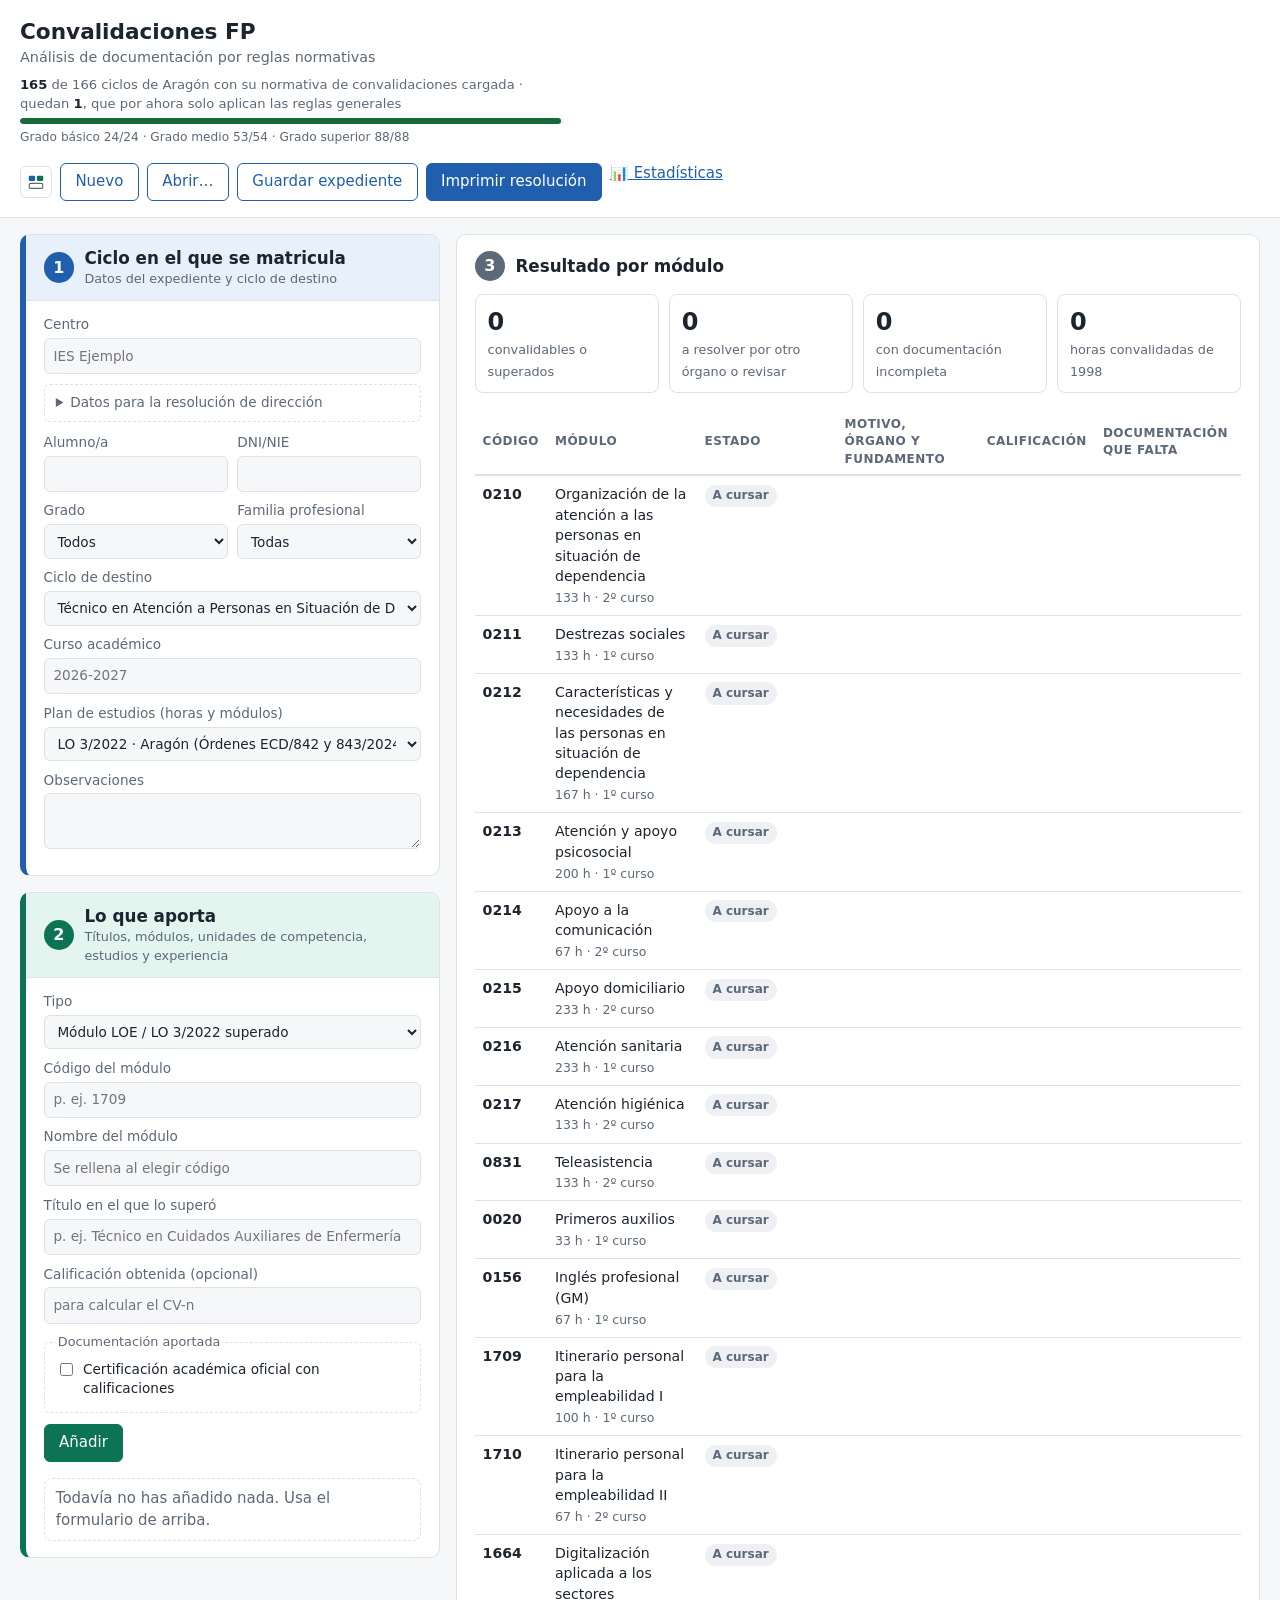
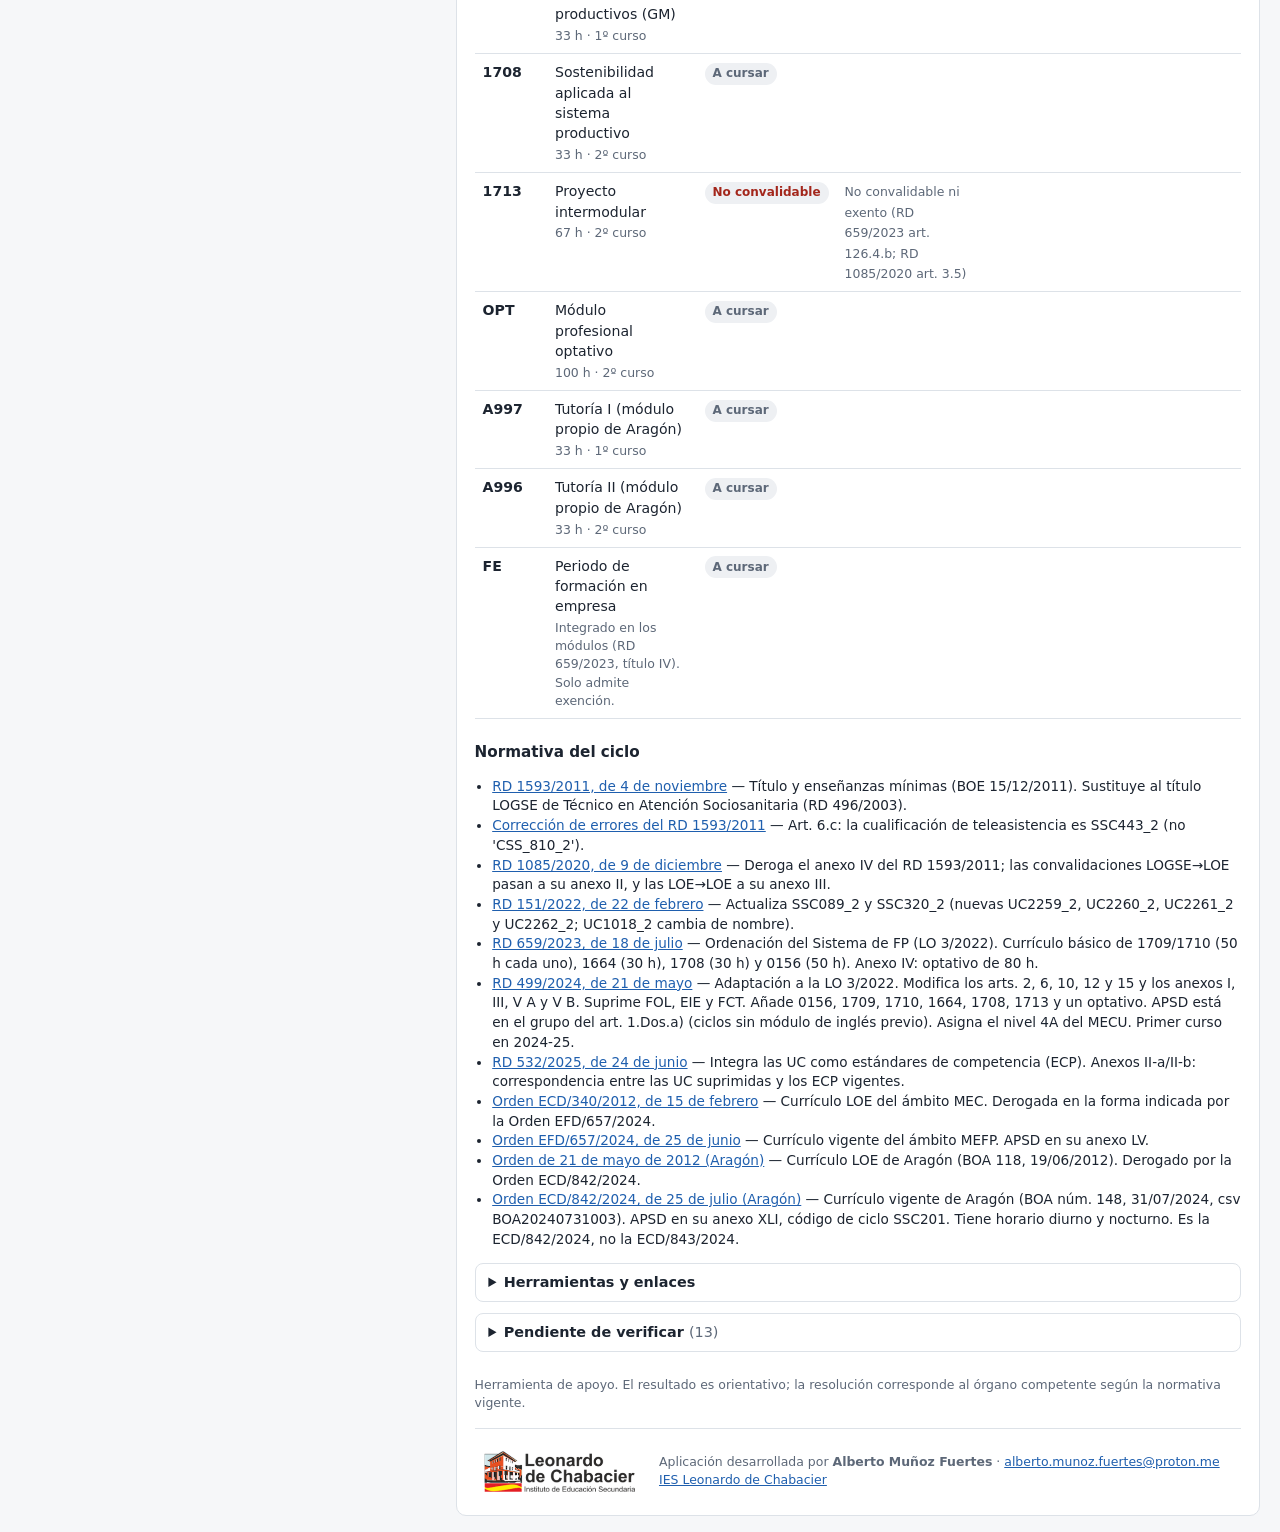
==== index.html @ 95c4e29b "Agregar botón de acceso a estadísticas en navegación principal" ====
<!doctype html>
<html lang="es">
<head>
  <meta charset="utf-8">
  <meta name="viewport" content="width=device-width, initial-scale=1">
  <title>Convalidaciones FP</title>
  <link rel="stylesheet" href="css/styles.css">
</head>
<body>
  <header class="top">
    <div>
      <h1>Convalidaciones FP</h1>
      <p class="lead">Análisis de documentación por reglas normativas</p>
      <div id="progreso" class="progreso"></div>
    </div>
    <nav class="acciones">
      <button id="btn-vista" class="icono" type="button" aria-pressed="false"></button>
      <button id="btn-nuevo" class="sec">Nuevo</button>
      <button id="btn-abrir" class="sec">Abrir…</button>
      <button id="btn-guardar" class="sec">Guardar expediente</button>
      <button id="btn-resolucion">Imprimir resolución</button>
      <a href="estadisticas.html" class="sec">📊 Estadísticas</a>
      <input type="file" id="file" accept="application/json" hidden>
    </nav>
  </header>

  <main class="grid">
    <section class="entrada">
     <div class="paso paso-1">
      <h2><span class="paso-num">1</span><span>Ciclo en el que se matricula<small>Datos del expediente y ciclo de destino</small></span></h2>
      <label>Centro <input id="centro" autocomplete="off" placeholder="IES Ejemplo"></label>
      <details class="datos-centro">
        <summary>Datos para la resolución de dirección</summary>
        <label>Membrete (dirección y contacto, una línea por renglón)
          <textarea id="membrete" rows="3" placeholder="Pº San Nicolás Francia, 10&#10;50300 Calatayud, Zaragoza&#10;976881015 - https://ejemplo.es"></textarea></label>
        <div class="fila">
          <label>Localidad <input id="localidad" placeholder="Calatayud"></label>
          <label>Fecha de la resolución <input id="fecha_res" type="date"></label>
        </div>
        <div class="fila">
          <label>Titularidad del centro
            <select id="titularidad"><option value="publico">Público (recurso de alzada)</option><option value="privado">Privado (reclamación)</option></select></label>
          <label>Servicio Provincial
            <select id="provincia"><option value="Zaragoza">Zaragoza</option><option value="Huesca">Huesca</option><option value="Teruel">Teruel</option></select></label>
        </div>
        <label id="lbl-adscrito" hidden>Centro público de adscripción (resuelve la exención en centros privados)
          <input id="adscrito" placeholder="IES ..."></label>
        <label>Directora/Director <input id="director" placeholder="Nombre y apellidos"></label>
      </details>
      <div class="fila">
        <label>Alumno/a <input id="alumno" autocomplete="off"></label>
        <label>DNI/NIE <input id="dni" autocomplete="off"></label>
      </div>
      <div class="fila">
        <label>Grado <select id="grado"></select></label>
        <label>Familia profesional <select id="familia"></select></label>
      </div>
      <label>Ciclo de destino <select id="ciclo"></select></label>
      <p class="pista" id="aviso-catalogo" hidden></p>
      <label>Curso académico <input id="curso" placeholder="2026-2027"></label>
      <label>Plan de estudios (horas y módulos)
        <select id="ambito">
          <option value="aragon">LO 3/2022 · Aragón (Órdenes ECD/842 y 843/2024)</option>
          <option value="mefp">LO 3/2022 · Ministerio (Órdenes EFD/657 y 659/2024)</option>
          <option value="loe">LOE a extinguir (con FOL, EIE y FCT)</option>
        </select></label>
      <label>Observaciones <textarea id="notas" rows="2"></textarea></label>
     </div>

     <div class="paso paso-2">
      <h2><span class="paso-num">2</span><span>Lo que aporta<small>Títulos, módulos, unidades de competencia, estudios y experiencia</small></span></h2>
      <form id="form-alta">
        <label>Tipo <select id="tipo" name="tipo"></select></label>
        <div id="campos"></div>
        <button type="submit">Añadir</button>
      </form>
      <ul id="lista-aportaciones" class="aportaciones"></ul>
     </div>
    </section>

    <section class="panel salida paso-3">
      <h2 class="titulo-paso"><span class="paso-num">3</span><span>Resultado por módulo</span></h2>
      <div id="resumen" class="kpis"></div>
      <div id="avisos"></div>
      <div class="tabla-wrap">
        <table id="tabla-resultados">
          <thead><tr><th>Código</th><th>Módulo</th><th>Estado</th><th>Motivo, órgano y fundamento</th><th>Calificación</th><th>Documentación que falta</th></tr></thead>
          <tbody></tbody>
        </table>
      </div>
      <h3>Normativa del ciclo</h3>
      <ul id="fuentes" class="fuentes"></ul>
      <details class="plegable">
        <summary>Herramientas y enlaces</summary>
        <ul class="fuentes">
        <li><a href="https://centrosdocentes.catedu.es/awc/" target="_blank" rel="noopener">Competencias y convalidaciones FP (CATEDU, Gobierno de Aragón)</a> — cruce oficial entre módulos y estándares de competencia</li>
        <li><a href="https://notebook.google.com/notebook/d05c98f6-3547-4227-b3e0-3f7365ab417d" target="_blank" rel="noopener">Cuaderno de legislación de FP (NotebookLM)</a> — normativa recopilada, para consultas</li>
        <li><a href="https://todofp.es/convalidaciones-equivalencias-homologaciones/convalidaciones.html" target="_blank" rel="noopener">Convalidaciones en todofp.es</a> — criterios y modelos del Ministerio</li>
        <li><a href="https://educa.aragon.es/-/formacion-profesional/legislacion-autonomica/convalidaciones" target="_blank" rel="noopener">Convalidaciones en educa.aragon.es</a> — plazos, modelos e instrucciones de Aragón</li>
        <li><a href="https://educa.aragon.es/-/formacion-profesional/legislacion-autonomica/convalidaciones" target="_blank" rel="noopener">Decreto 91/2024 de Aragón</a> — usar el consolidado v5; el Anexo VIII fue modificado por la Resolución de 3/12/2025 (BOA 16/12/2025) y su corrección (BOA 16/01/2026)</li>
        </ul>
      </details>
      <details id="bloque-nv" class="plegable">
        <summary>Pendiente de verificar <span id="nv-cuenta"></span></summary>
        <ul id="no-verificado" class="nv"></ul>
      </details>
      <p class="disclaimer">Herramienta de apoyo. El resultado es orientativo; la resolución corresponde al órgano competente según la normativa vigente.</p>
      <footer class="pie-autor">
        <a href="https://chabacier.es" target="_blank" rel="noopener">
          <img src="img/ies-chabacier.webp" alt="IES Leonardo de Chabacier" class="logo-ies" width="300" height="81">
        </a>
        <p class="autor">Aplicación desarrollada por <b>Alberto Muñoz Fuertes</b> ·
          <a href="mailto:alberto.munoz.fuertes@proton.me">alberto.munoz.fuertes@proton.me</a><br>
          <a href="https://chabacier.es" target="_blank" rel="noopener">IES Leonardo de Chabacier</a></p>
      </footer>
    </section>
  </main>

  <section id="informe" class="print-only"></section>
  <section id="resolucion" class="print-only"></section>
  <section id="exencion" class="print-only"></section>
  <section id="solicitudes" class="print-only"></section>
  <section id="listado" class="print-only"></section>

  <script src="data/normativa.js"></script>
  <script src="data/certificados.js"></script>
  <script src="data/ciclos/apsd.js"></script>
  <script src="data/ciclos/termalismo.js"></script>
  <script src="data/ciclos/tcae.js"></script>
  <script src="data/ciclos/smr.js"></script>
  <script src="data/ciclos/estetica.js"></script>
  <script src="data/ciclos/peluqueria.js"></script>
  <script src="data/ciclos/fpb_peluqueria_estetica.js"></script>
  <script src="data/ciclos/fpb125.js"></script>
  <script src="data/ciclos/fpb126.js"></script>
  <script src="data/ciclos/fpb127.js"></script>
  <script src="data/ciclos/fpb128.js"></script>
  <script src="data/ciclos/fpb102.js"></script>
  <script src="data/ciclos/fpb104.js"></script>
  <script src="data/ciclos/fpb121.js"></script>
  <script src="data/ciclos/san301.js"></script>
  <script src="data/ciclos/san304.js"></script>
  <script src="data/ciclos/san305.js"></script>
  <script src="data/ciclos/san306.js"></script>
  <script src="data/ciclos/san308.js"></script>
  <script src="data/ciclos/san309.js"></script>
  <script src="data/ciclos/san202.js"></script>
  <script src="data/ciclos/san203.js"></script>
  <script src="data/ciclos/san302.js"></script>
  <script src="data/ciclos/san303.js"></script>
  <script src="data/ciclos/ifc301.js"></script>
  <script src="data/ciclos/ifc302.js"></script>
  <script src="data/ciclos/ifc303.js"></script>
  <script src="data/ciclos/imp301.js"></script>
  <script src="data/ciclos/imp302.js"></script>
  <script src="data/ciclos/imp303.js"></script>
  <script src="data/ciclos/ssc301.js"></script>
  <script src="data/ciclos/ssc302.js"></script>
  <script src="data/ciclos/ssc303.js"></script>
  <script src="data/ciclos/ssc304.js"></script>
  <script src="data/ciclos/ssc305.js"></script>
  <script src="data/ciclos/ele202.js"></script>
  <script src="data/ciclos/ele203.js"></script>
  <script src="data/ciclos/ele301.js"></script>
  <script src="data/ciclos/ele302.js"></script>
  <script src="data/ciclos/ele303.js"></script>
  <script src="data/ciclos/ele304.js"></script>
  <script src="data/ciclos/ele305.js"></script>
  <script src="data/ciclos/hot201.js"></script>
  <script src="data/ciclos/hot203.js"></script>
  <script src="data/ciclos/hot301.js"></script>
  <script src="data/ciclos/hot302.js"></script>
  <script src="data/ciclos/hot303.js"></script>
  <script src="data/ciclos/hot304.js"></script>
  <script src="data/ciclos/hot305.js"></script>
  <script src="data/ciclos/aga201.js"></script>
  <script src="data/ciclos/aga202.js"></script>
  <script src="data/ciclos/aga204.js"></script>
  <script src="data/ciclos/aga205.js"></script>
  <script src="data/ciclos/afd201.js"></script>
  <script src="data/ciclos/afd301.js"></script>
  <script src="data/ciclos/afd302.js"></script>
  <script src="data/ciclos/aga302.js"></script>
  <script src="data/ciclos/aga303.js"></script>
  <script src="data/ciclos/aga304.js"></script>
  <script src="data/ciclos/ima201.js"></script>
  <script src="data/ciclos/ima202.js"></script>
  <script src="data/ciclos/ima203.js"></script>
  <script src="data/ciclos/ima301.js"></script>
  <script src="data/ciclos/ima303.js"></script>
  <script src="data/ciclos/ima302.js"></script>
  <script src="data/ciclos/fme202.js"></script>
  <script src="data/ciclos/fme203.js"></script>
  <script src="data/ciclos/fme201.js"></script>
  <script src="data/ciclos/fme305.js"></script>
  <script src="data/ciclos/tmv201.js"></script>
  <script src="data/ciclos/tmv202.js"></script>
  <script src="data/ciclos/fme301.js"></script>
  <script src="data/ciclos/fme302.js"></script>
  <script src="data/ciclos/fme304.js"></script>
  <script src="data/ciclos/tmv301.js"></script>
  <script src="data/ciclos/tmv204.js"></script>
  <script src="data/ciclos/tmv302.js"></script>
  <script src="data/ciclos/adg201.js"></script>
  <script src="data/ciclos/adg301.js"></script>
  <script src="data/ciclos/adg302.js"></script>
  <script src="data/ciclos/com301.js"></script>
  <script src="data/ciclos/com302.js"></script>
  <script src="data/ciclos/com304.js"></script>
  <script src="data/ciclos/com201.js"></script>
  <script src="data/ciclos/com303.js"></script>
  <script src="data/ciclos/eoc201.js"></script>
  <script src="data/ciclos/eoc203.js"></script>
  <script src="data/ciclos/eoc301.js"></script>
  <script src="data/ciclos/eoc302.js"></script>
  <script src="data/ciclos/eoc303.js"></script>
  <script src="data/ciclos/ina201.js"></script>
  <script src="data/ciclos/ina204.js"></script>
  <script src="data/ciclos/ina207.js"></script>
  <script src="data/ciclos/ina301.js"></script>
  <script src="data/ciclos/ina302.js"></script>
  <script src="data/ciclos/ims202.js"></script>
  <script src="data/ciclos/ims301.js"></script>
  <script src="data/ciclos/ims302.js"></script>
  <script src="data/ciclos/ims303.js"></script>
  <script src="data/ciclos/ims304.js"></script>
  <script src="data/ciclos/ims305.js"></script>
  <script src="data/ciclos/sea201.js"></script>
  <script src="data/ciclos/sea202.js"></script>
  <script src="data/ciclos/sea301.js"></script>
  <script src="data/ciclos/sea302.js"></script>
  <script src="data/ciclos/sea303.js"></script>
  <script src="data/ciclos/sea304.js"></script>
  <script src="data/ciclos/qui301.js"></script>
  <script src="data/ciclos/qui201.js"></script>
  <script src="data/ciclos/qui204.js"></script>
  <script src="data/ciclos/qui302.js"></script>
  <script src="data/ciclos/qui304.js"></script>
  <script src="data/ciclos/arg202.js"></script>
  <script src="data/ciclos/arg203.js"></script>
  <script src="data/ciclos/arg301.js"></script>
  <script src="data/ciclos/ena201.js"></script>
  <script src="data/ciclos/ena301.js"></script>
  <script src="data/ciclos/ena302.js"></script>
  <script src="data/ciclos/imp202.js"></script>
  <script src="data/ciclos/imp203.js"></script>
  <script src="data/ciclos/imp304.js"></script>
  <script src="data/ciclos/mam201.js"></script>
  <script src="data/ciclos/mam202.js"></script>
  <script src="data/ciclos/mam301.js"></script>
  <script src="data/ciclos/ifc201.js"></script>
  <script src="data/ciclos/fpb101.js"></script>
  <script src="data/ciclos/fpb103.js"></script>
  <script src="data/ciclos/fpb105.js"></script>
  <script src="data/ciclos/fpb106.js"></script>
  <script src="data/ciclos/fpb107.js"></script>
  <script src="data/ciclos/fpb109.js"></script>
  <script src="data/ciclos/fpb110.js"></script>
  <script src="data/ciclos/fpb111.js"></script>
  <script src="data/ciclos/fpb112.js"></script>
  <script src="data/ciclos/san201.js"></script>
  <script src="data/ciclos/ssc201.js"></script>
  <script src="data/ciclos/hot202.js"></script>
  <script src="data/ciclos/iex201.js"></script>
  <script src="data/ciclos/msp304.js"></script>
  <script src="data/ciclos/tcp202.js"></script>
  <script src="data/ciclos/tcp301.js"></script>
  <script src="data/ciclos/cemele01.js"></script>
  <script src="data/ciclos/cemhot01.js"></script>
  <script src="data/ciclos/cesele01.js"></script>
  <script src="data/ciclos/cesena01.js"></script>
  <script src="data/ciclos/cesfme01.js"></script>
  <script src="data/ciclos/cesifc01.js"></script>
  <script src="data/ciclos/cesifc02.js"></script>
  <script src="data/ciclos/cesifc03.js"></script>
  <script src="data/ciclos/cesifc04.js"></script>
  <script src="data/ciclos/cesifc05.js"></script>
  <script src="data/ciclos/cesima01.js"></script>
  <script src="data/ciclos/cesima02.js"></script>
  <script src="data/ciclos/cesima03.js"></script>
  <script src="data/ciclos/cestmv01.js"></script>
  <script src="data/ciclos/cestmv02.js"></script>
  <script src="data/ciclos/fpb108.js"></script>
  <script src="data/ciclos/fpb115.js"></script>
  <script src="data/ciclos/fpb116.js"></script>
  <script src="data/ciclos/fpb117.js"></script>
  <script src="data/ciclos/fpb119.js"></script>
  <script src="data/ciclos/fpb122.js"></script>
  <script src="data/ciclos/fpb124.js"></script>
  <script src="data/ciclos/hot201-203.js"></script>
  <script src="data/ciclos/hot304-305.js"></script>
  <script src="data/catalogo.js"></script>
  <script src="data/competencias.js"></script>
  <script src="js/engine.js"></script>
  <script src="js/app.js"></script>
</body>
</html>
---- css/styles.css ----
:root {
  --bg: #f6f7f9;
  --panel: #ffffff;
  --text: #1c2430;
  --muted: #5d6878;
  --line: #dde2e8;
  --accent: #1f5fae;
  --accent-text: #ffffff;
  --ok-bg: #e3f4ea; --ok: #17693a;
  --warn-bg: #fdf1dc; --warn: #8a5300;
  --none-bg: #eef0f3; --none: #5d6878;
  --bad: #a3261b;
  --p1: #1f5fae; --p1-bg: #e8f0fb; --p2: #0c7455; --p2-bg: #e4f4ee; --paso-texto: #ffffff;
}
@media (prefers-color-scheme: dark) {
  :root {
    --bg: #12161c; --panel: #1a2029; --text: #e6eaf0; --muted: #9aa5b4; --line: #2d3642;
    --accent: #5b9bea; --accent-text: #0d1117;
    --ok-bg: #173826; --ok: #7fd6a2; --warn-bg: #3b2c12; --warn: #f0bf6a;
    --none-bg: #252c36; --none: #9aa5b4; --bad: #ff8a80;
    --p1: #5b9bea; --p1-bg: #16263b; --p2: #5fd0a5; --p2-bg: #12302a; --paso-texto: #0d1117;
  }
}
* { box-sizing: border-box; }
[hidden] { display: none !important; }
body { margin: 0; background: var(--bg); color: var(--text); font: 15px/1.45 system-ui, -apple-system, "Segoe UI", sans-serif; }
h1 { margin: 0; font-size: 1.35rem; }
h2 { font-size: 1rem; margin: 1.2rem 0 .6rem; text-transform: uppercase; letter-spacing: .04em; color: var(--muted); }
h2:first-child { margin-top: 0; }
h3 { font-size: .95rem; margin: 1.4rem 0 .4rem; }
.lead { margin: 0; color: var(--muted); font-size: .9rem; }

.top { display: flex; justify-content: space-between; align-items: center; gap: 1rem; flex-wrap: wrap; padding: 1rem 1.25rem; border-bottom: 1px solid var(--line); background: var(--panel); }
.acciones { display: flex; gap: .5rem; flex-wrap: wrap; }

.grid { display: grid; grid-template-columns: minmax(320px, 420px) 1fr; gap: 1rem; padding: 1rem 1.25rem; align-items: start; }
@media (max-width: 900px) { .grid { grid-template-columns: 1fr; padding: 1rem; } }
.panel { background: var(--panel); border: 1px solid var(--line); border-radius: 10px; padding: 1rem 1.1rem; min-width: 0; }

label { display: block; font-size: .85rem; color: var(--muted); margin-bottom: .6rem; }
input, select, textarea { display: block; width: 100%; margin-top: .2rem; padding: .45rem .55rem; font: inherit; color: var(--text); background: var(--bg); border: 1px solid var(--line); border-radius: 6px; }
input:focus, select:focus, textarea:focus { outline: 2px solid var(--accent); outline-offset: -1px; }
label.check { display: flex; gap: .45rem; align-items: flex-start; color: var(--text); }
label.check input { width: auto; margin-top: .2rem; }
label.small { font-size: .8rem; margin-bottom: .25rem; }
.fila { display: grid; grid-template-columns: 1fr 1fr; gap: .6rem; }
@media (max-width: 420px) { .fila { grid-template-columns: 1fr; } }
fieldset.docs { border: 1px dashed var(--line); border-radius: 6px; margin: 0 0 .7rem; padding: .5rem .7rem .2rem; }
fieldset.docs legend { font-size: .8rem; color: var(--muted); }

button { font: inherit; cursor: pointer; border-radius: 6px; padding: .45rem .9rem; border: 1px solid var(--accent); background: var(--accent); color: var(--accent-text); }
button.sec { background: transparent; color: var(--accent); }
button.icono { display: inline-grid; place-items: center; width: 2rem; height: 2rem; padding: 0; background: transparent; border-color: var(--line); color: var(--muted); align-self: center; }
button.icono:hover { border-color: var(--accent); }
button.icono svg { display: block; }
button.icono .i1 { fill: var(--p1); }
button.icono .i2 { fill: var(--p2); }
button.icono .i3 { fill: none; stroke: currentColor; stroke-width: 1.3; }
button.link { background: none; border: none; color: var(--bad); padding: 0; font-size: .8rem; }

.pista { font-size: .8rem; color: var(--muted); margin: -.3rem 0 .7rem; }
.datos-centro { border: 1px dashed var(--line); border-radius: 6px; padding: .5rem .7rem; margin-bottom: .7rem; }
.datos-centro summary { font-size: .85rem; color: var(--muted); cursor: pointer; }
.datos-centro[open] summary { margin-bottom: .5rem; }
.enlace-ext { align-self: center; font-size: .85rem; white-space: nowrap; }

.aportaciones { list-style: none; padding: 0; margin: 1rem 0 0; display: grid; gap: .5rem; }
.aportaciones li { border: 1px solid var(--line); border-radius: 8px; padding: .55rem .7rem; }
.aportaciones li.vacio { color: var(--muted); border-style: dashed; }
.ap-head { display: flex; justify-content: space-between; align-items: center; }
.ap-desc { margin: .25rem 0; font-weight: 500; overflow-wrap: anywhere; }
.tag { font-size: .72rem; color: var(--muted); text-transform: uppercase; letter-spacing: .04em; }

.kpis { display: grid; grid-template-columns: repeat(auto-fit, minmax(140px, 1fr)); gap: .6rem; margin-bottom: 1rem; }
.kpi { border: 1px solid var(--line); border-radius: 8px; padding: .6rem .75rem; }
.kpi b { display: block; font-size: 1.5rem; font-variant-numeric: tabular-nums; }
.kpi span { color: var(--muted); font-size: .8rem; }

.tabla-wrap { overflow-x: auto; }
table { border-collapse: collapse; width: 100%; font-size: .88rem; }
th { text-align: left; font-size: .75rem; text-transform: uppercase; letter-spacing: .04em; color: var(--muted); border-bottom: 2px solid var(--line); padding: .4rem .5rem; }
td { border-bottom: 1px solid var(--line); padding: .5rem; vertical-align: top; }
td.cod { font-variant-numeric: tabular-nums; white-space: nowrap; font-weight: 600; }
.sub { color: var(--muted); font-size: .78rem; margin-top: .15rem; }
.sub.aviso, .aviso { color: var(--warn); }
.badge { display: inline-block; padding: .15rem .5rem; border-radius: 999px; font-size: .75rem; font-weight: 600; white-space: nowrap; }
.badge.ok { background: var(--ok-bg); color: var(--ok); }
.badge.warn { background: var(--warn-bg); color: var(--warn); }
.badge.bad { background: var(--none-bg); color: var(--bad); }
.aviso-box { background: var(--warn-bg); color: var(--warn); padding: .5rem .75rem; border-radius: 6px; font-size: .85rem; }
.badge.none { background: var(--none-bg); color: var(--none); }
.ok-txt { color: var(--ok); font-size: .8rem; }
input.cal { width: 5.5rem; padding: .2rem .35rem; font-size: .82rem; text-align: center; }
ul.faltan { margin: 0; padding-left: 1rem; color: var(--bad); font-size: .8rem; }
details { margin-top: .3rem; font-size: .8rem; }
details ul { padding-left: 1rem; margin: .2rem 0; }
.fuentes, .nv { font-size: .85rem; padding-left: 1.1rem; }
.nv { color: var(--warn); }
a { color: var(--accent); }
.disclaimer { font-size: .78rem; color: var(--muted); margin-top: 1.5rem; }
.pie-autor { display: flex; align-items: center; gap: .9rem; flex-wrap: wrap; margin-top: 1rem; padding-top: .9rem; border-top: 1px solid var(--line); }
/* El logotipo es oscuro sobre fondo transparente: se le pone un fondo claro
   para que se lea igual en modo claro y en modo oscuro. */
.logo-ies { width: 170px; height: auto; display: block; background: #fff; padding: .45rem .6rem; border-radius: 8px; }
.autor { font-size: .78rem; color: var(--muted); margin: 0; }

/* Pasos: 1 (ciclo de destino) y 2 (lo que aporta) se distinguen por color */
.entrada { display: grid; gap: 1rem; min-width: 0; }

/* Vista alternativa (botón de la cabecera): pasos 1 y 2 en dos columnas arriba y el resultado debajo, a todo el ancho */
body.vista-arriba .grid { grid-template-columns: 1fr; }
body.vista-arriba .entrada { grid-template-columns: 1fr 1fr; align-items: start; }
@media (max-width: 900px) {
  body.vista-arriba .entrada { grid-template-columns: 1fr; }
  #btn-vista { display: none; } /* en pantallas estrechas las dos vistas son la misma */
}
.paso { background: var(--panel); border: 1px solid var(--line); border-left: 6px solid var(--paso); border-radius: 10px; padding: 0 1.1rem 1rem; min-width: 0; }
.paso-1 { --paso: var(--p1); --paso-bg: var(--p1-bg); }
.paso-2 { --paso: var(--p2); --paso-bg: var(--p2-bg); }
.paso-3 { --paso: var(--muted); }
.paso > h2, h2.titulo-paso { display: flex; align-items: center; gap: .65rem; text-transform: none; letter-spacing: 0; font-size: 1.05rem; color: var(--text); }
.paso > h2 { margin: 0 -1.1rem .9rem; padding: .7rem 1.1rem; background: var(--paso-bg); border-bottom: 1px solid var(--line); border-radius: 0 9px 0 0; }
h2.titulo-paso { margin: 0 0 .8rem; }
.paso > h2 small { display: block; font-weight: 400; font-size: .8rem; color: var(--muted); }
.paso-num { display: inline-grid; place-items: center; flex: none; width: 1.9rem; height: 1.9rem; border-radius: 50%; background: var(--paso); color: var(--paso-texto); font-weight: 700; font-size: 1rem; }
.paso-2 form button[type="submit"] { background: var(--p2); border-color: var(--p2); color: var(--paso-texto); }
.paso-2 input:focus, .paso-2 select:focus, .paso-2 textarea:focus { outline-color: var(--p2); }
.paso-2 .aportaciones li:not(.vacio) { border-left: 3px solid var(--p2); }

/* Cuántos ciclos tienen ya su normativa cargada */
.progreso { margin-top: .45rem; font-size: .82rem; color: var(--muted); max-width: 34rem; }
.progreso b { color: var(--text); }
.progreso .barra { height: 6px; border-radius: 3px; background: var(--none-bg); margin: .3rem 0; overflow: hidden; }
.progreso .barra i { display: block; height: 100%; background: var(--ok); border-radius: 3px; }
.progreso .detalle { font-size: .76rem; }

/* Bloques plegables del final de la página */
.plegable { border: 1px solid var(--line); border-radius: 8px; padding: .5rem .8rem; margin-top: .7rem; }
.plegable summary { cursor: pointer; font-weight: 600; font-size: .9rem; }
.plegable summary span { font-weight: 400; color: var(--muted); }
.plegable[open] summary { margin-bottom: .4rem; }
.plegable ul { margin: 0; }
.print-only { display: none; }
#informe, #resolucion, #exencion, #solicitudes, #listado { display: none; }

@media print {
  @page { size: A4; margin: 14mm 12mm 16mm; }
  :root { --text: #000; --muted: #333; --line: #999; }
  html, body { background: #fff; color: #000; font-family: Georgia, "Times New Roman", serif; font-size: 9.5pt; }
  .top, main { display: none !important; }
  body.doc-anexo #informe { display: block; }
  body.doc-resolucion #resolucion { display: block; }
  body.doc-exencion #exencion { display: block; }
  body.doc-solicitudes #solicitudes { display: block; }
  body.doc-listado #listado { display: block; }

  /* Solicitud y listado */
  #solicitudes, #listado { font-size: 10.5pt; line-height: 1.45; }
  .hoja.corte { break-after: page; }
  .sol-orden { text-align: right; font-size: 8.5pt; color: #333; margin: -8pt 0 10pt; }
  .sol-docs { list-style: none; padding: 0; margin: 0 0 10pt; font-size: 9.5pt; }
  .sol-docs li { margin-bottom: 2pt; }
  .sol-destino { margin-top: 16pt; font-size: 9.5pt; }
  .sol-registro { margin-top: 10pt; border: 1px solid #000; padding: 6pt 8pt; width: 54%; font-size: 8.5pt; }

  /* Resolución de dirección */
  #resolucion, #exencion { font-size: 10.5pt; line-height: 1.45; }
  .res-membrete { font-size: 8.5pt; line-height: 1.3; margin-bottom: 18pt; }
  .res-titulo { font-size: 12pt; font-weight: bold; text-align: center; text-transform: uppercase;
                margin: 0 0 16pt; line-height: 1.3; }
  .res-p { text-align: justify; margin: 0 0 9pt; }
  .res-sub { text-align: center; font-size: 9pt; font-style: italic; margin: -10pt 0 14pt; }
  .res-datos { margin-bottom: 12pt; }
  .res-datos th { background: #f2f2f2; }
  .res-tabla { width: 100%; border-collapse: collapse; margin: 12pt 0 16pt; }
  .res-tabla th, .res-tabla td { border: 1px solid #000; padding: 4pt 5pt; text-align: left; font-size: 10pt;
                                 text-transform: none; letter-spacing: 0; color: #000; }
  .res-tabla tbody th { background: #f2f2f2; font-weight: bold; }
  .res-tabla thead th { background: #eee; font-weight: bold; }
  .res-tabla tbody td { height: 16pt; }
  .res-tabla .cod { font-family: "Courier New", monospace; }
  .res-tabla .num { text-align: center; }
  .res-tabla th.num { text-align: center; }
  .res-recursos { font-size: 8pt; line-height: 1.3; text-align: justify; margin: 10pt 0 0; }
  .res-normas { margin: 0; padding-left: 12pt; font-size: 8pt; line-height: 1.3; }
  .res-normas li { margin-bottom: 2.5pt; break-inside: avoid; }
  .res-normas a { color: #000; text-decoration: none; font-weight: bold; }
  .res-normas .url { display: block; font-size: 7pt; color: #333; overflow-wrap: anywhere; }
  .res-apartado { font-size: 10pt; font-weight: bold; margin: 10pt 0 3pt; border: none; text-transform: none; letter-spacing: 0; }
  .res-nota { font-size: 8pt; color: #333; margin-top: 2pt; }
  .res-recibi { font-size: 9pt; margin: 6pt 0 0; }
  .res-lugar { margin: 20pt 0 0; }
  .res-firma { margin-top: 10pt; text-align: center; break-inside: avoid; }
  .res-firma p { margin: 0; }
  .res-linea { height: 44pt; }

  /* Cabecera del anexo */
  .inf-head { border-bottom: 2px solid #000; padding-bottom: 6pt; margin-bottom: 10pt; }
  .inf-centro { font-size: 9pt; text-transform: uppercase; letter-spacing: .08em; min-height: 11pt; }
  #informe h1 { font-size: 13.5pt; margin: 4pt 0 2pt; letter-spacing: .01em; }
  .inf-sub { margin: 0; font-size: 8.5pt; font-style: italic; color: #333; }
  #informe h2 { font-size: 10.5pt; margin: 12pt 0 4pt; padding-bottom: 2pt; border-bottom: 1px solid #000;
                text-transform: none; letter-spacing: 0; color: #000; break-after: avoid; }

  /* Ficha de datos */
  .inf-datos { width: 100%; border-collapse: collapse; margin-bottom: 4pt; }
  .inf-datos th, .inf-datos td { border: 1px solid #999; padding: 3pt 5pt; text-align: left; font-size: 9pt; vertical-align: top; }
  .inf-datos th { width: 22%; background: #f0f0f0; font-weight: bold; text-transform: none; letter-spacing: 0; color: #000; }

  /* Tablas del anexo */
  .inf-tabla { width: 100%; border-collapse: collapse; }
  .inf-tabla th, .inf-tabla td { border: 1px solid #999; padding: 3pt 4pt; vertical-align: top; font-size: 8.5pt; text-align: left; }
  .inf-tabla thead th { background: #e8e8e8; font-weight: bold; font-size: 8pt; text-transform: uppercase;
                        letter-spacing: .03em; color: #000; }
  .inf-tabla thead { display: table-header-group; }
  .inf-tabla tr { break-inside: avoid; }
  .inf-tabla .cod { font-family: "Courier New", monospace; white-space: nowrap; font-weight: bold; }
  .inf-tabla .num { text-align: right; white-space: nowrap; }
  .inf-tabla th.num { text-align: right; }
  .inf-tabla .r-si td { background: #f4f4f4; }
  .inf-tabla .r-no td { color: #444; }
  .falta { font-weight: bold; }
  .vacio-td { text-align: center; font-style: italic; color: #444; }
  .inf-resumen th { background: #f0f0f0; text-align: left; text-transform: none; letter-spacing: 0; color: #000; }
  .inf-resumen td { width: 22%; font-weight: bold; }
  .inf-parrafo { margin: 0; font-size: 9pt; }
  .inf-lista { margin: 0; padding-left: 14pt; font-size: 8.5pt; }
  .inf-lista li { margin-bottom: 2pt; break-inside: avoid; }

  /* Firmas */
  .inf-firmas { margin-top: 18pt; break-inside: avoid; text-align: center; }
  .inf-lugar { font-size: 9pt; margin: 0 0 14pt; text-align: right; }
  .inf-firma { display: inline-block; width: 45%; vertical-align: top; font-size: 8.5pt; }
  .inf-firma p { margin: 0; }
  .inf-linea { border-bottom: 1px solid #000; height: 34pt; margin: 0 14pt; }
  .inf-fdo { margin-top: 3pt; }
  .inf-pie { margin-top: 14pt; padding-top: 4pt; border-top: 1px solid #999; font-size: 7.5pt; color: #333; }
}
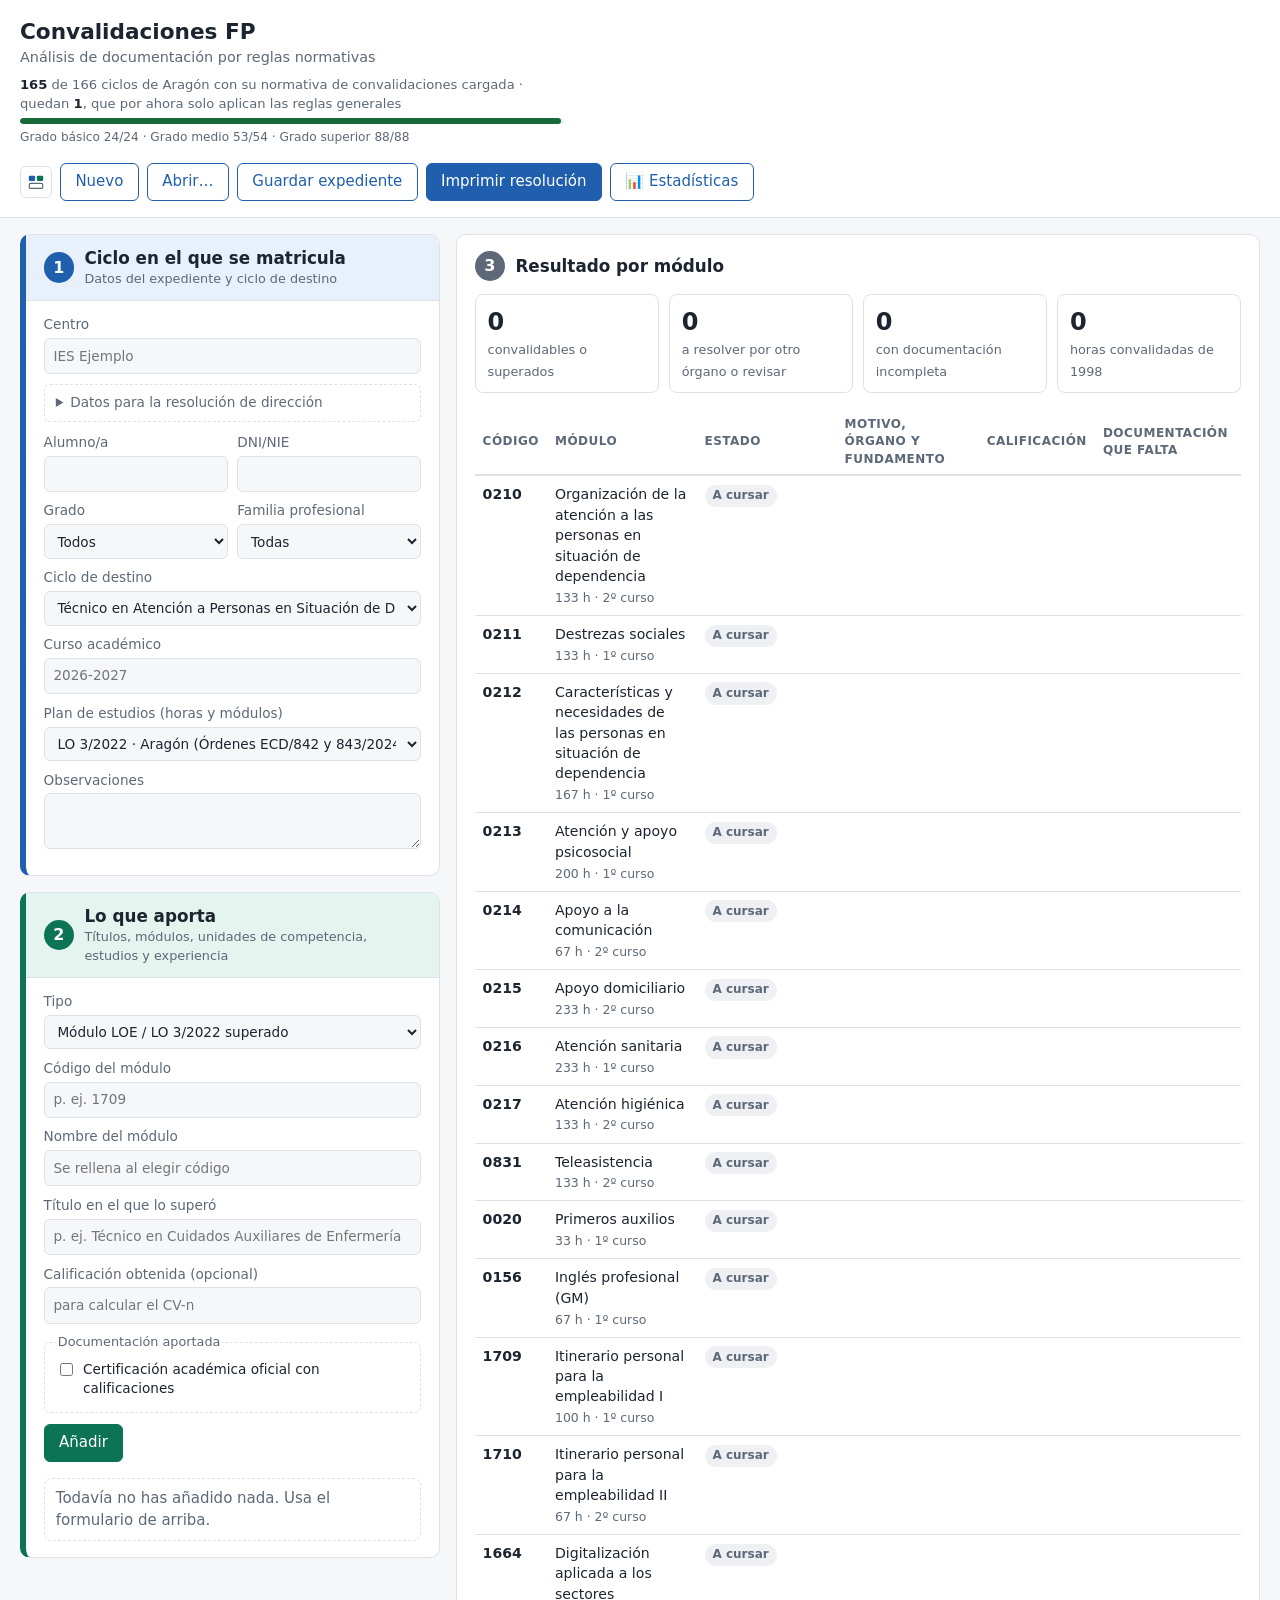
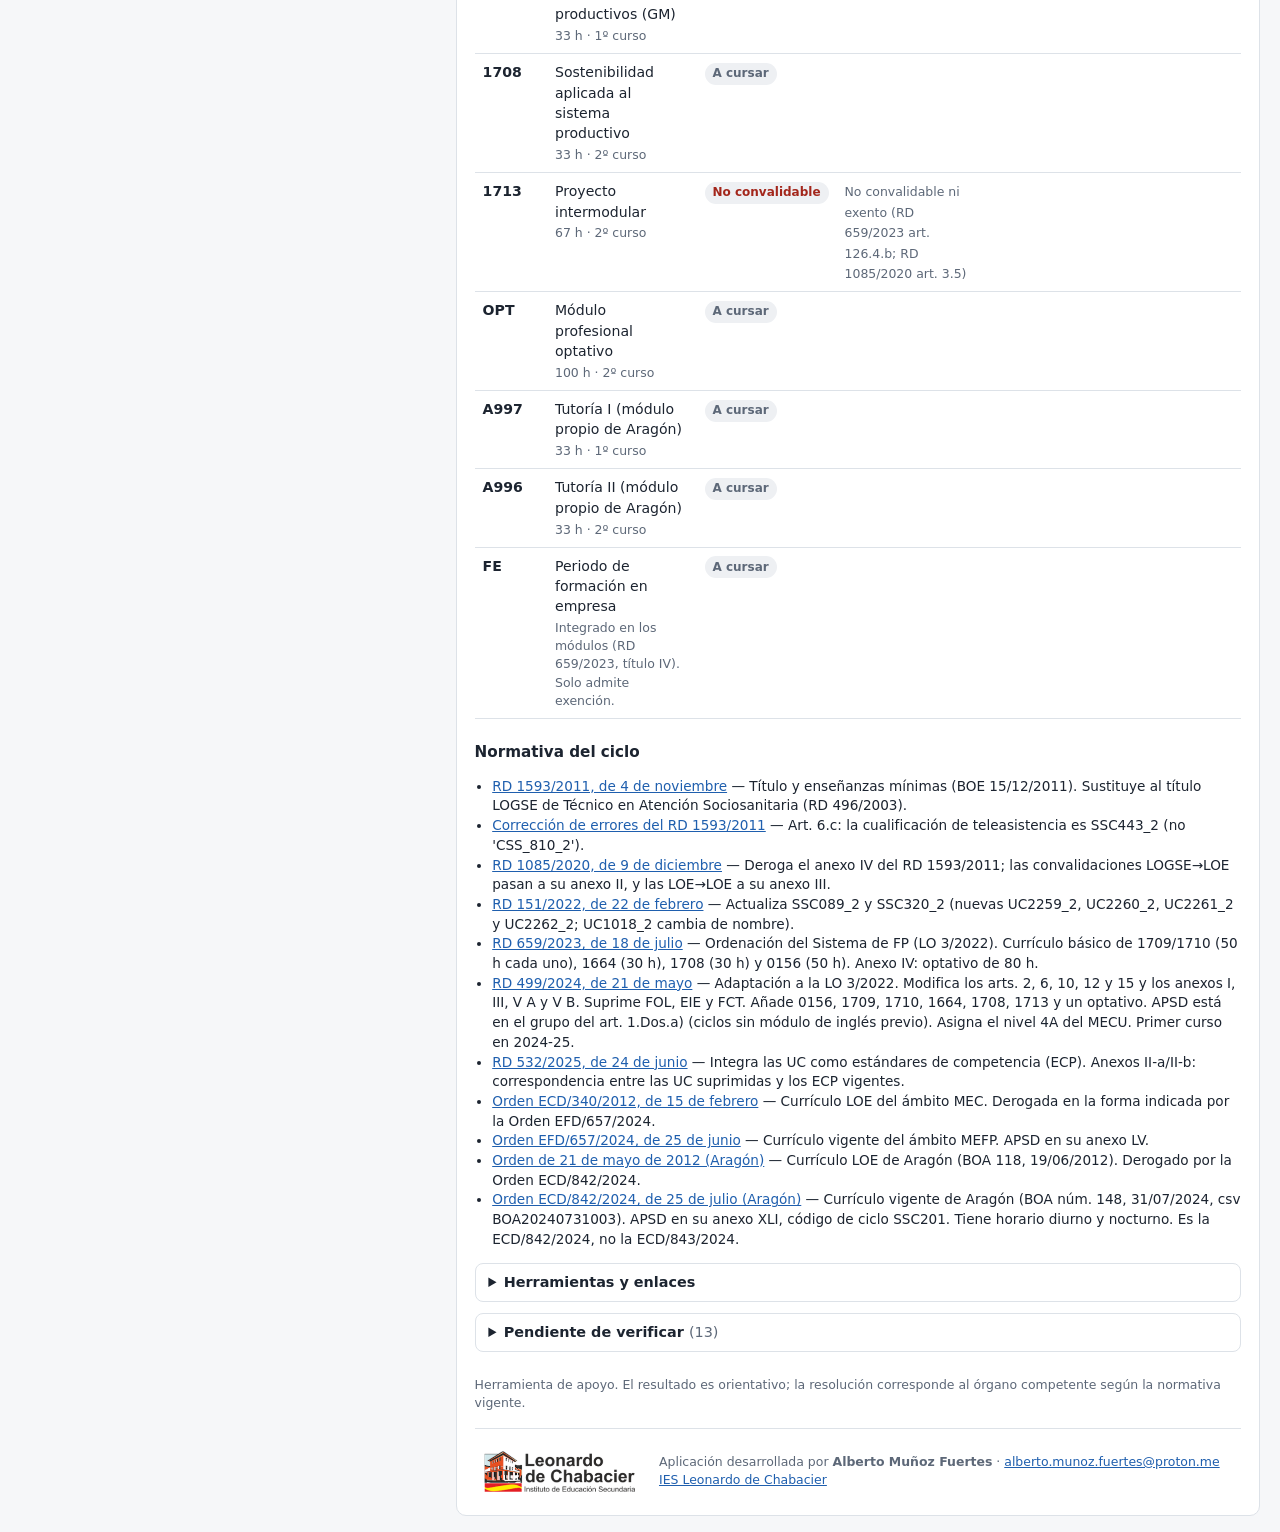
==== commit 49b32c9f: "Cambiar botón de estadísticas a button y quitar tarjeta del 100% del catálogo" ====
--- a/index.html
+++ b/index.html
@@ -19,7 +19,7 @@
       <button id="btn-abrir" class="sec">Abrir…</button>
       <button id="btn-guardar" class="sec">Guardar expediente</button>
       <button id="btn-resolucion">Imprimir resolución</button>
-      <a href="estadisticas.html" class="sec">📊 Estadísticas</a>
+      <button id="btn-estadisticas" class="sec" onclick="location.href='estadisticas.html'">📊 Estadísticas</button>
       <input type="file" id="file" accept="application/json" hidden>
     </nav>
   </header>
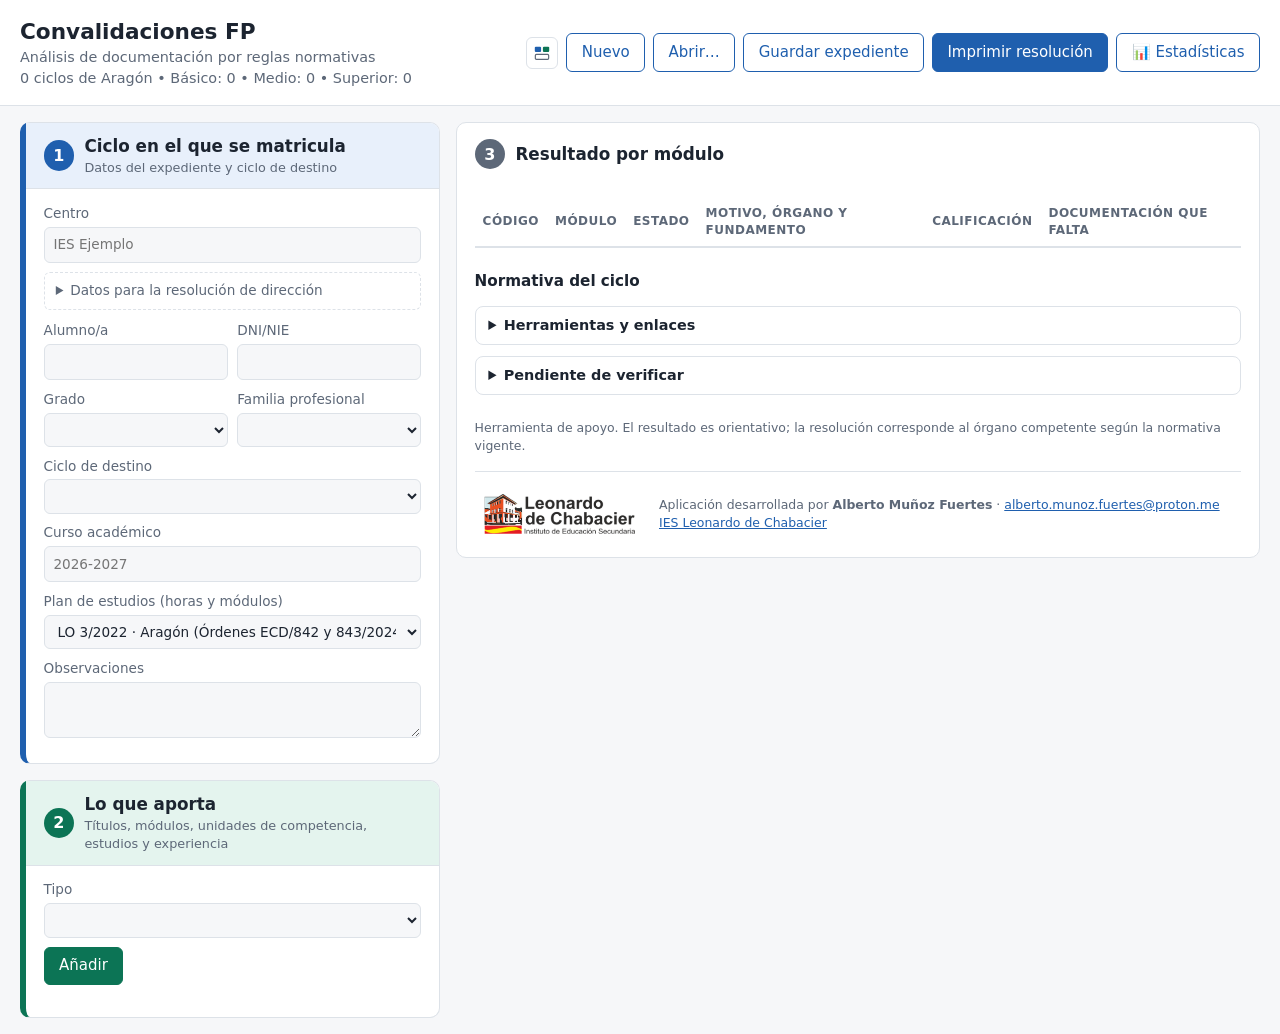
==== commit 7909bc2e: "Quitar barra verde y agregar contador dinámico de ciclos por grado" ====
--- a/index.html
+++ b/index.html
@@ -11,7 +11,7 @@
     <div>
       <h1>Convalidaciones FP</h1>
       <p class="lead">Análisis de documentación por reglas normativas</p>
-      <div id="progreso" class="progreso"></div>
+      <p class="lead" id="catalogo-info">165 ciclos de Aragón • Básico: — • Medio: — • Superior: —</p>
     </div>
     <nav class="acciones">
       <button id="btn-vista" class="icono" type="button" aria-pressed="false"></button>
@@ -292,6 +292,26 @@
   <script src="data/catalogo.js"></script>
   <script src="data/competencias.js"></script>
   <script src="js/engine.js"></script>
+  <script>
+    // Cargar conteo de ciclos por grado
+    function actualizarCatalogo() {
+      const catalogo = window.CATALOGO || {};
+      let basico = 0, medio = 0, superior = 0, total = 0;
+      for (const codigo in catalogo) {
+        const ciclo = catalogo[codigo];
+        total++;
+        if (ciclo.grado === 'basico') basico++;
+        else if (ciclo.grado === 'medio') medio++;
+        else if (ciclo.grado === 'superior') superior++;
+      }
+      const info = document.getElementById('catalogo-info');
+      if (info) {
+        info.textContent = `${total} ciclos de Aragón • Básico: ${basico} • Medio: ${medio} • Superior: ${superior}`;
+      }
+    }
+    document.addEventListener('DOMContentLoaded', actualizarCatalogo);
+    window.addEventListener('load', actualizarCatalogo);
+  </script>
   <script src="js/app.js"></script>
 </body>
 </html>
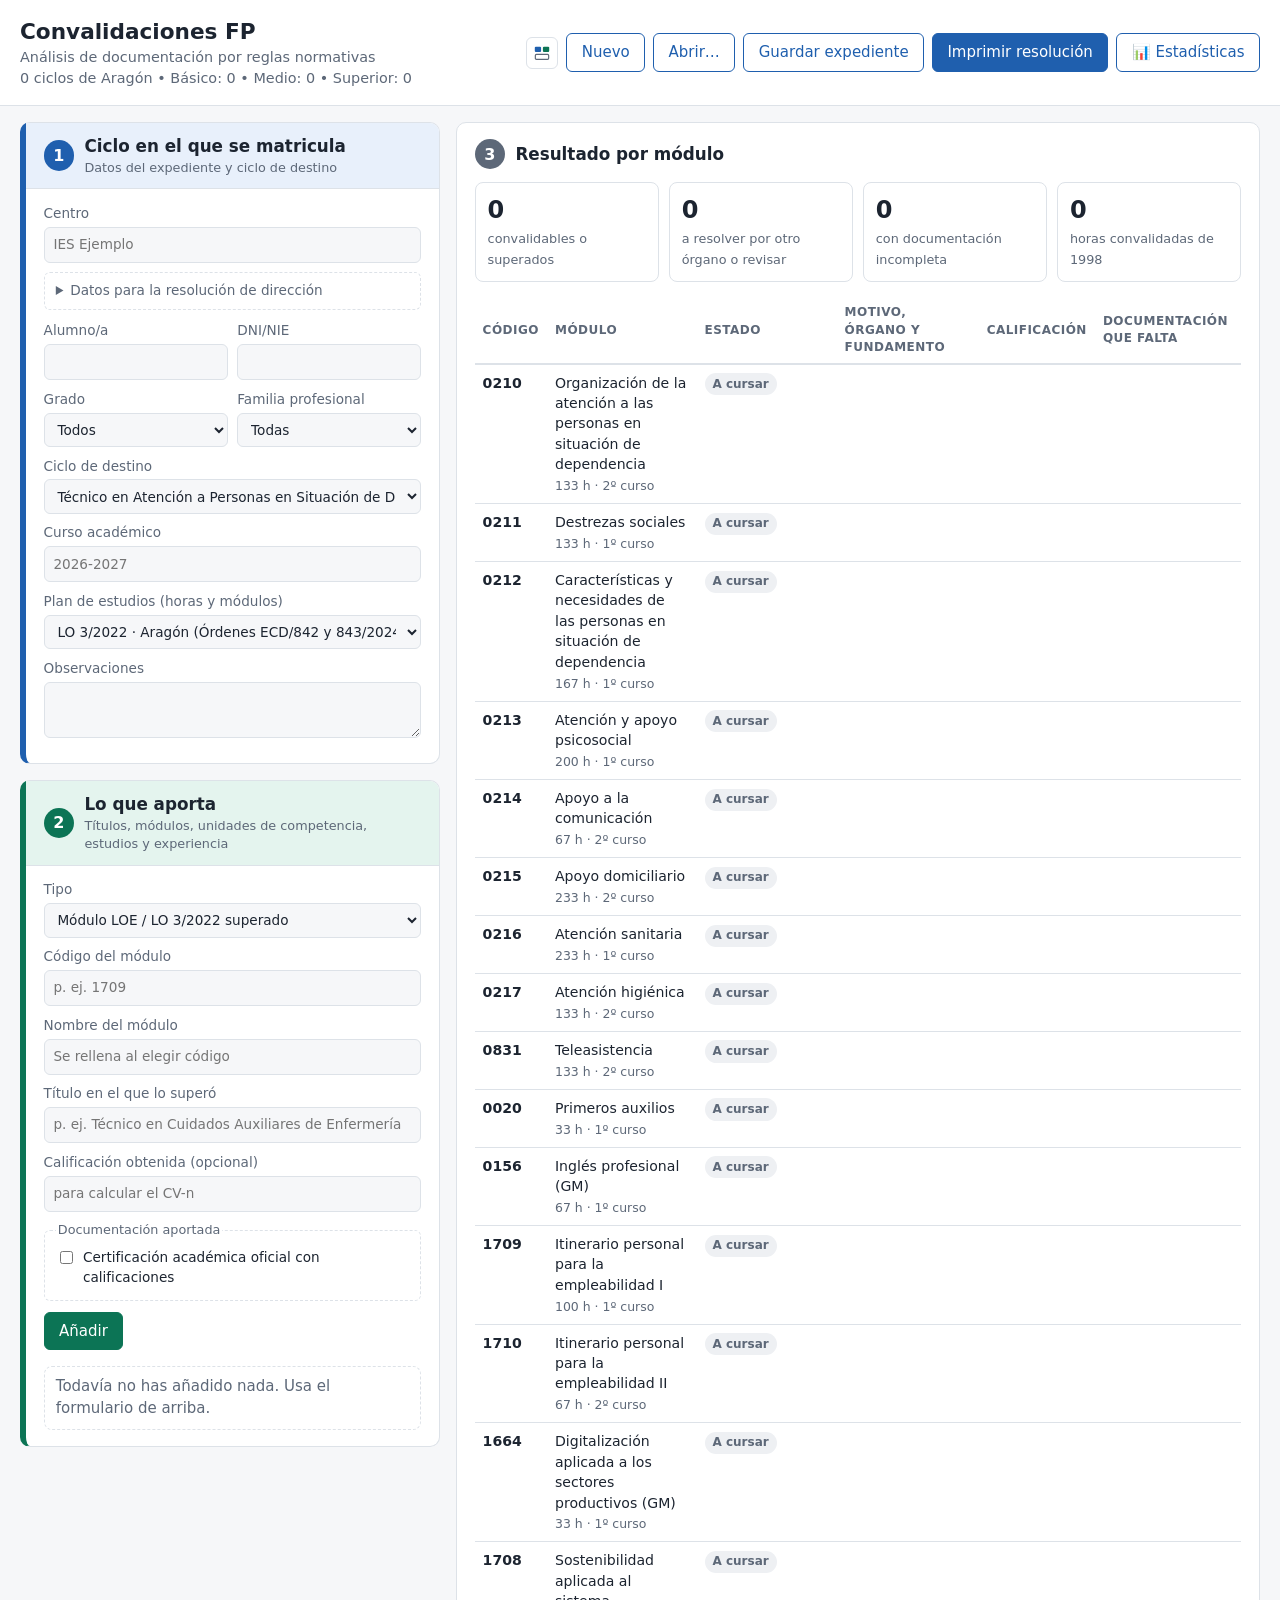
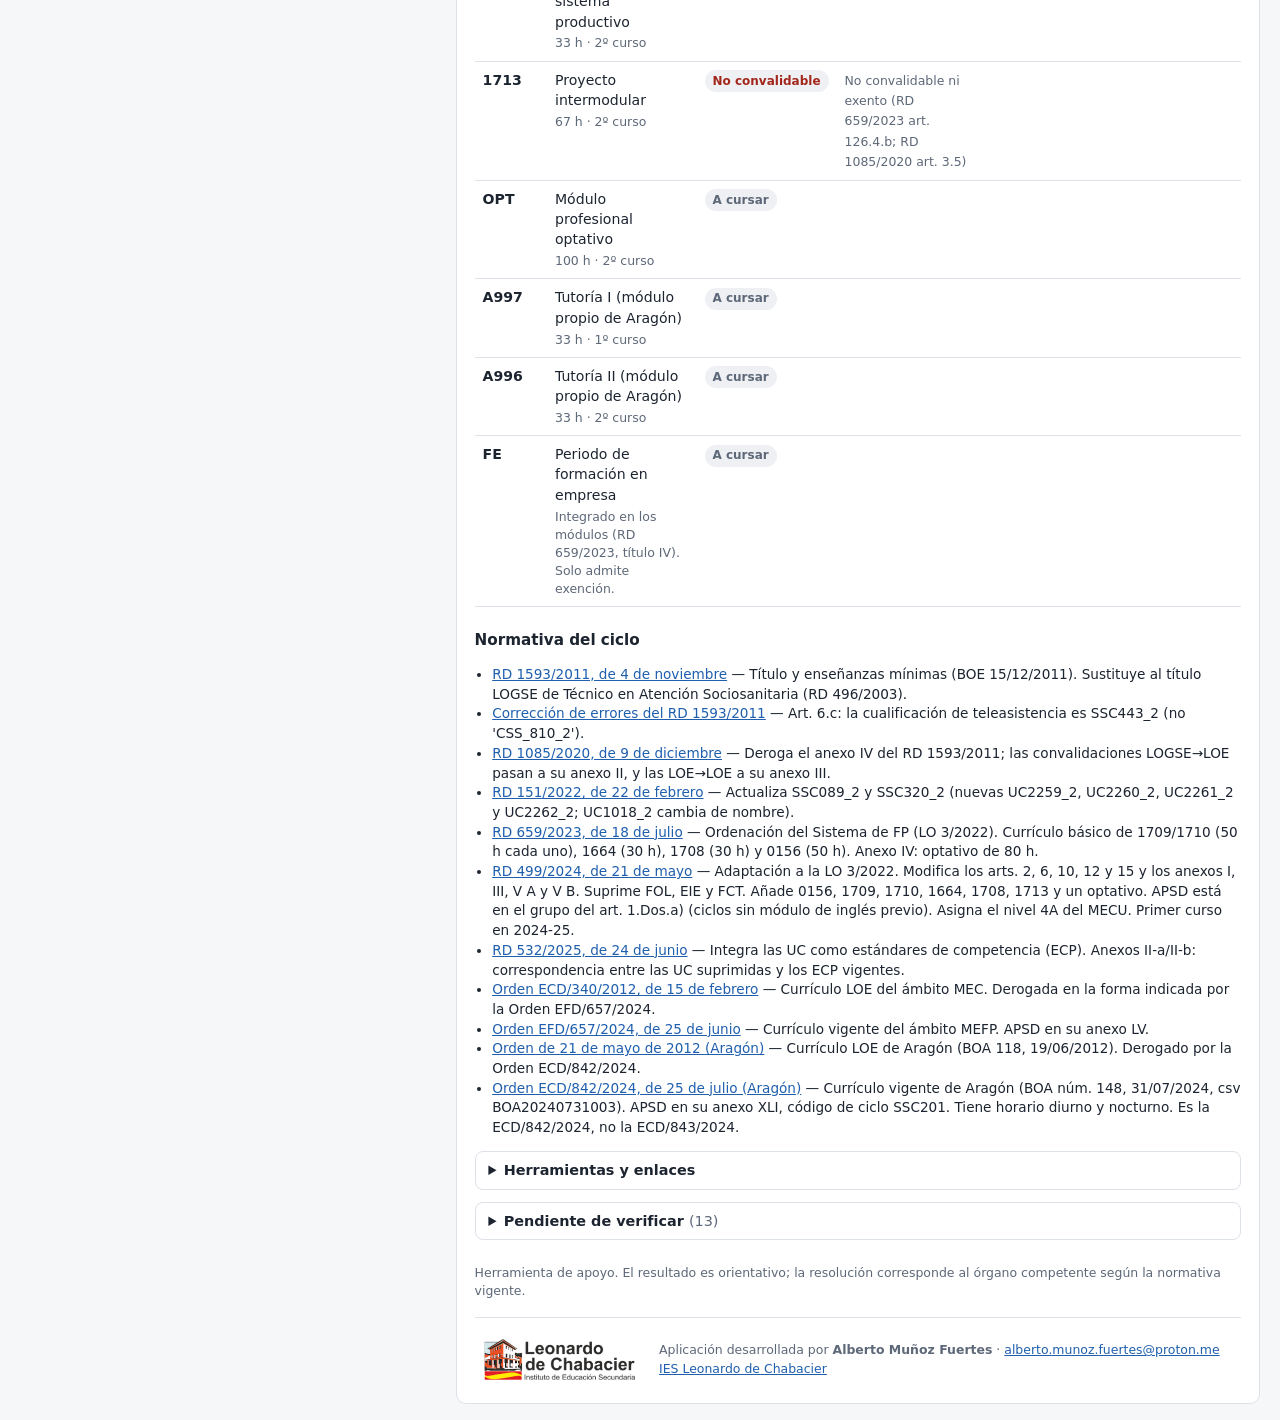
==== commit a5b8ab74: "Restaurar elemento progreso oculto para evitar error en app.js" ====
--- a/index.html
+++ b/index.html
@@ -11,6 +11,7 @@
     <div>
       <h1>Convalidaciones FP</h1>
       <p class="lead">Análisis de documentación por reglas normativas</p>
+      <div id="progreso" class="progreso" hidden></div>
       <p class="lead" id="catalogo-info">165 ciclos de Aragón • Básico: — • Medio: — • Superior: —</p>
     </div>
     <nav class="acciones">
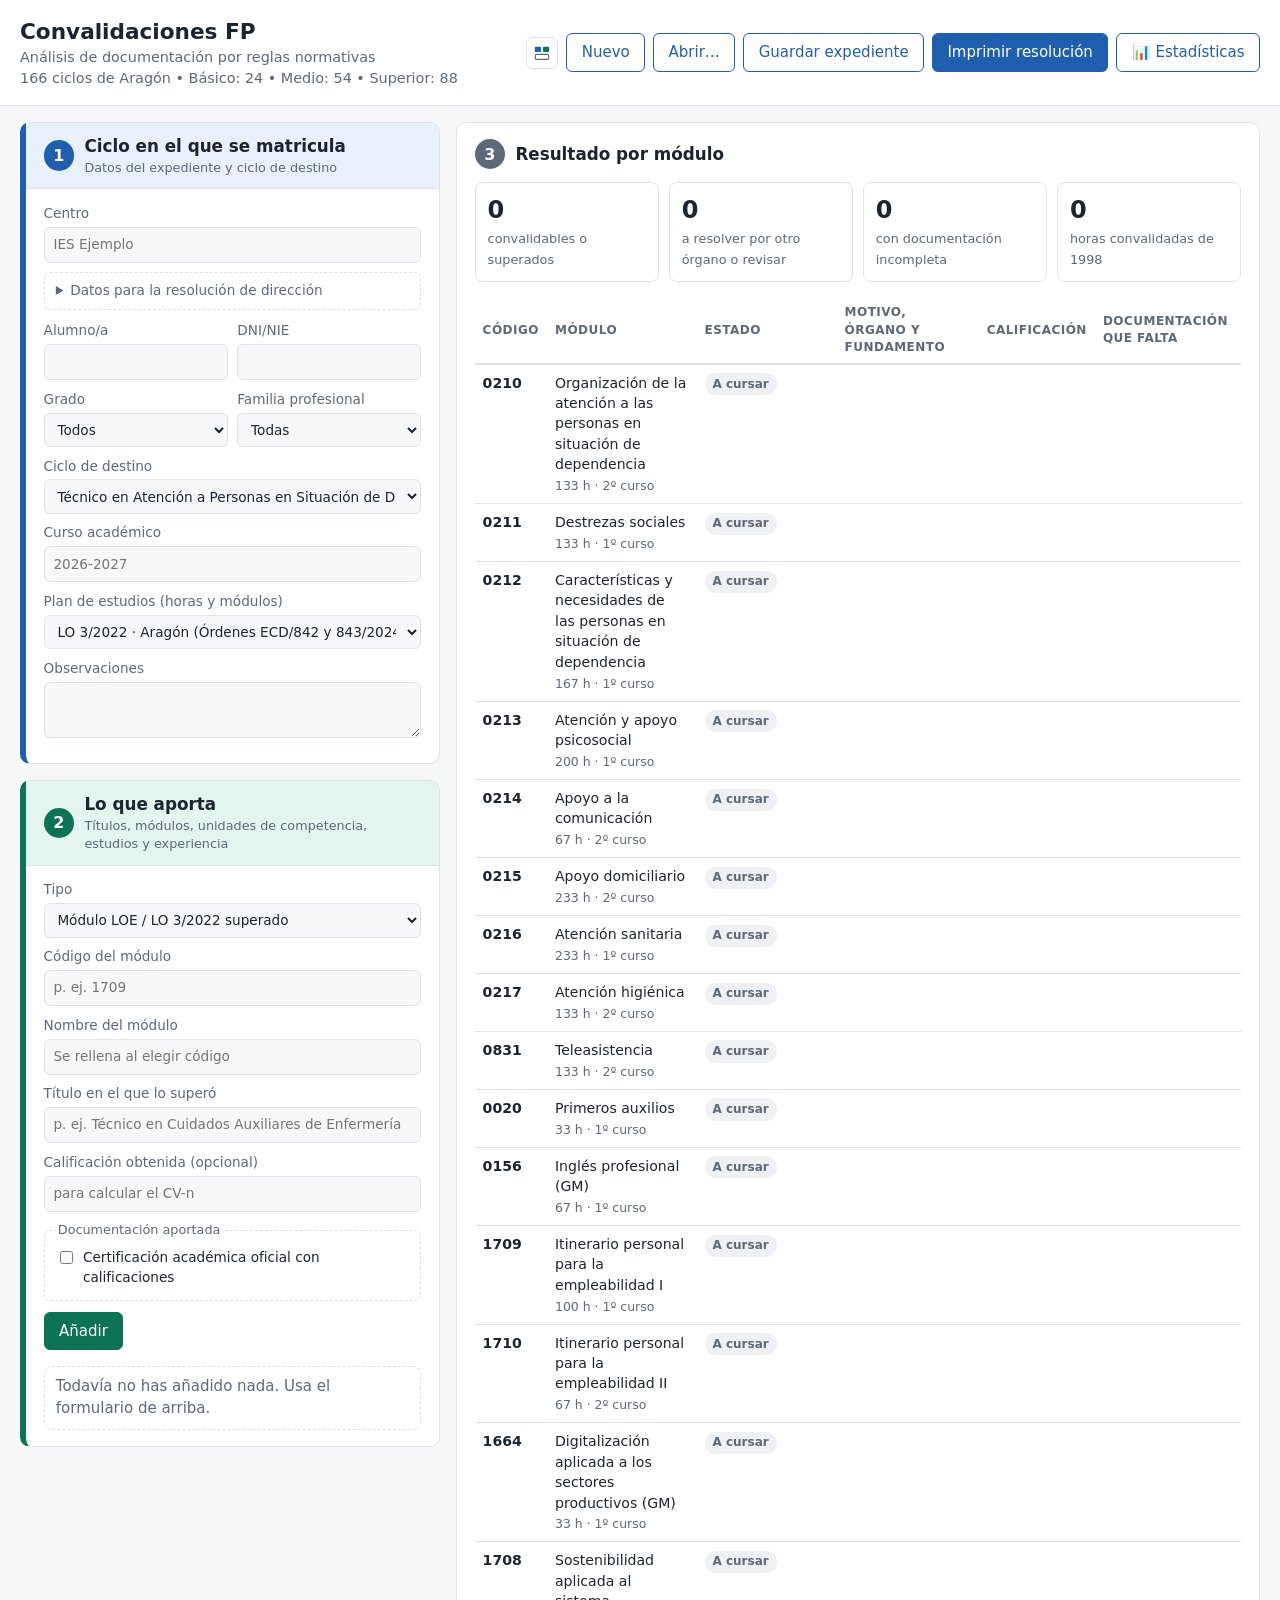
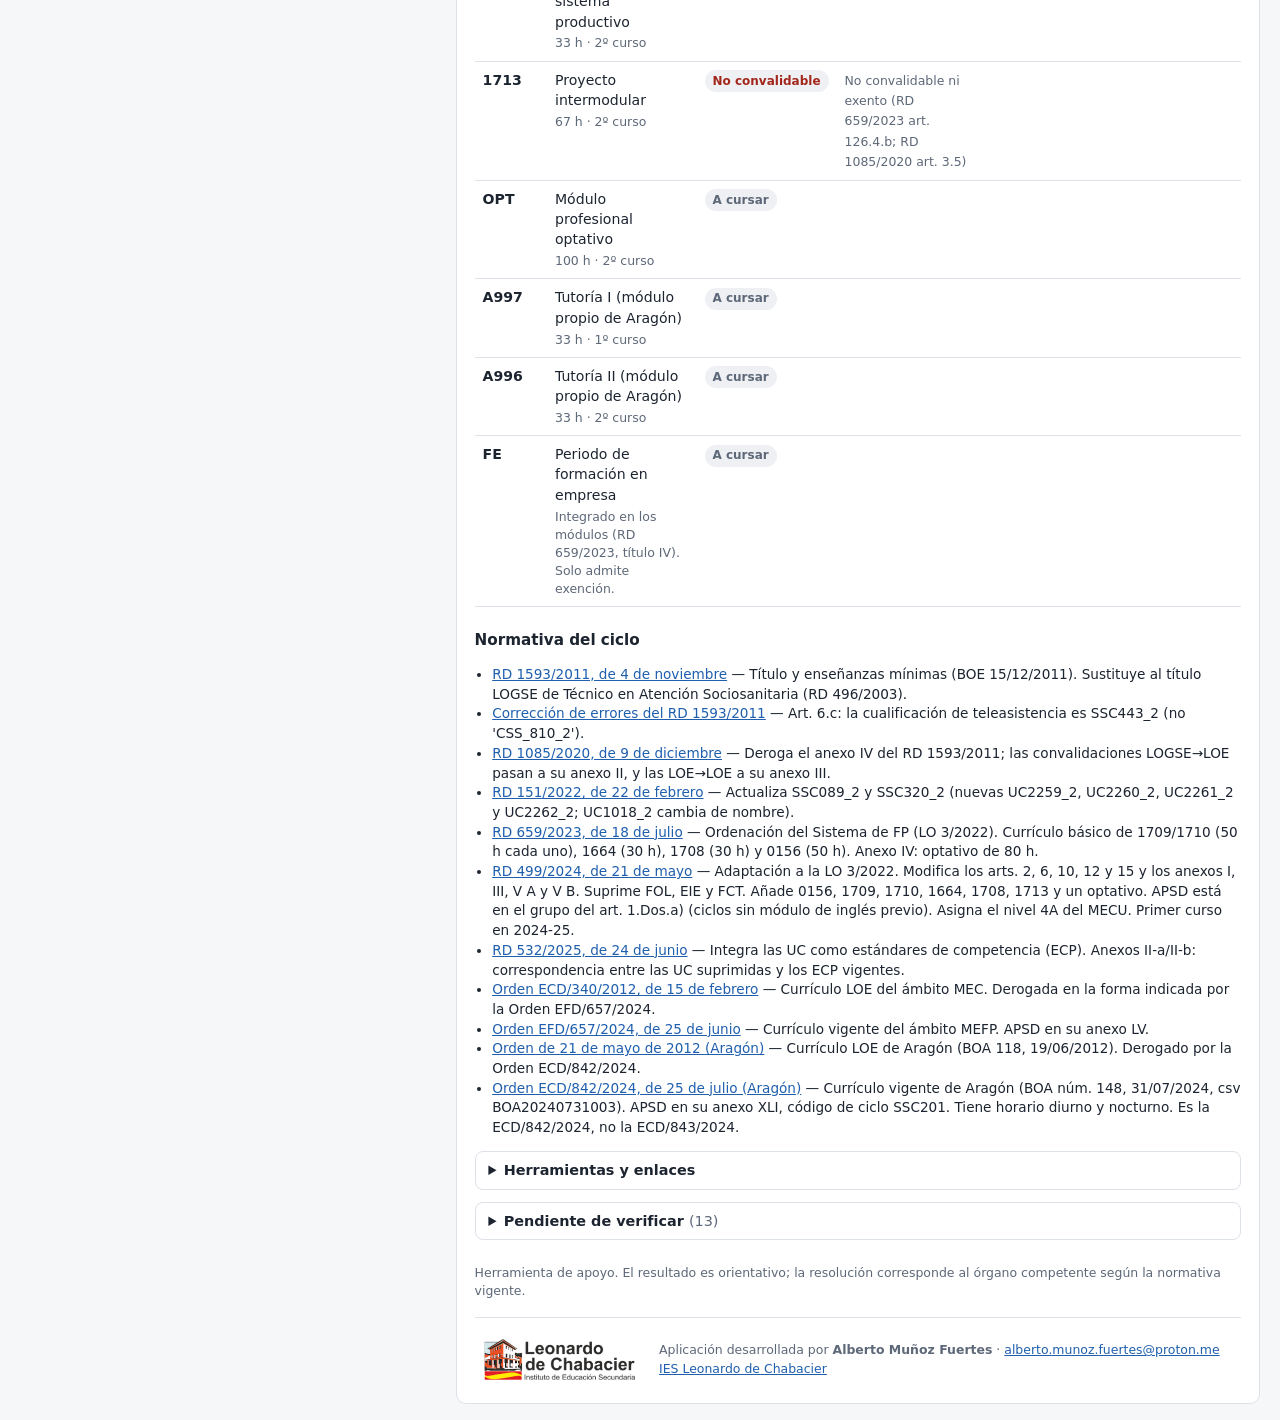
==== commit 4883da52: "Actualizar script para usar window.CICLOS y ejecutar cuando DOM esté listo" ====
--- a/index.html
+++ b/index.html
@@ -296,14 +296,15 @@
   <script>
     // Cargar conteo de ciclos por grado
     function actualizarCatalogo() {
-      const catalogo = window.CATALOGO || {};
+      const ciclos = window.CICLOS || {};
       let basico = 0, medio = 0, superior = 0, total = 0;
-      for (const codigo in catalogo) {
-        const ciclo = catalogo[codigo];
+      for (const codigo in ciclos) {
+        const ciclo = ciclos[codigo].ciclo || ciclos[codigo];
         total++;
-        if (ciclo.grado === 'basico') basico++;
-        else if (ciclo.grado === 'medio') medio++;
-        else if (ciclo.grado === 'superior') superior++;
+        const grado = ciclo.grado || ciclo.nivel || '';
+        if (grado === 'basico') basico++;
+        else if (grado === 'medio') medio++;
+        else if (grado === 'superior') superior++;
       }
       const info = document.getElementById('catalogo-info');
       if (info) {
@@ -312,6 +313,10 @@
     }
     document.addEventListener('DOMContentLoaded', actualizarCatalogo);
     window.addEventListener('load', actualizarCatalogo);
+    // Ejecutar también si ya está cargado
+    if (document.readyState === 'interactive' || document.readyState === 'complete') {
+      actualizarCatalogo();
+    }
   </script>
   <script src="js/app.js"></script>
 </body>
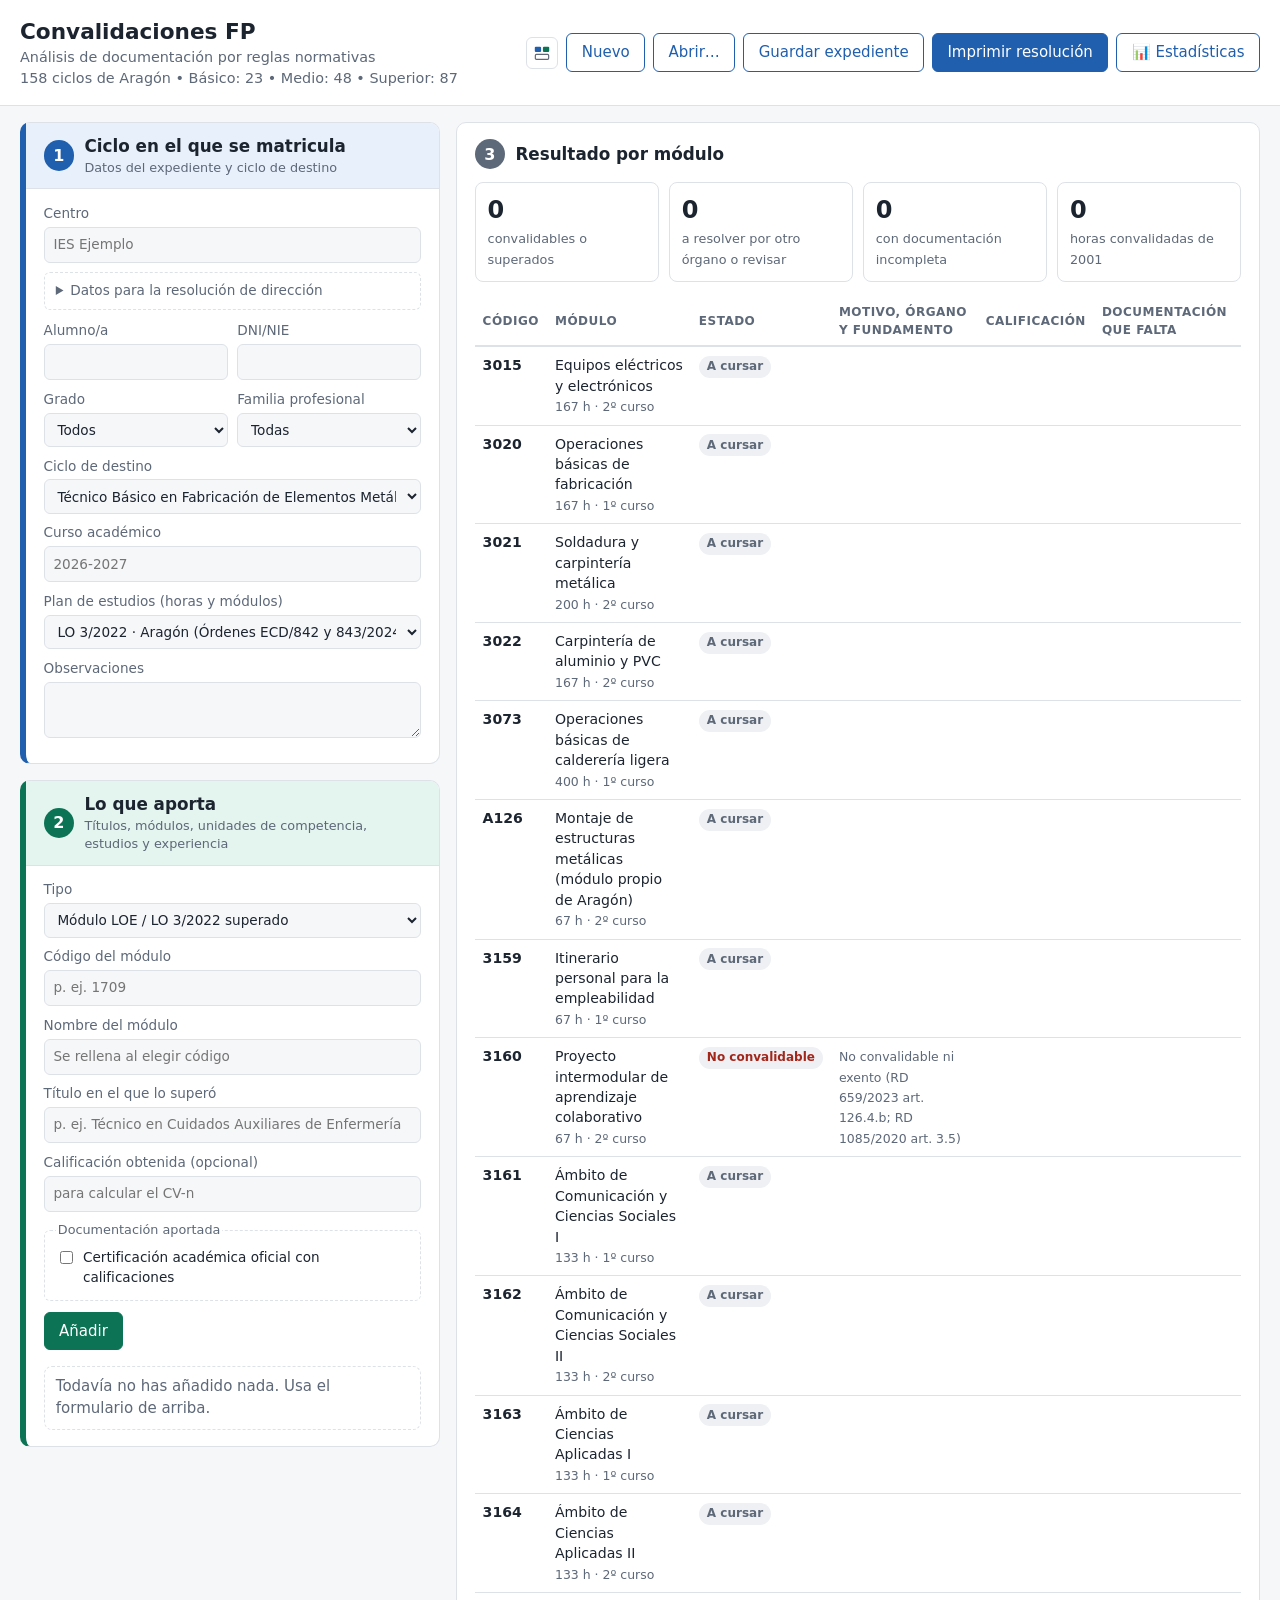
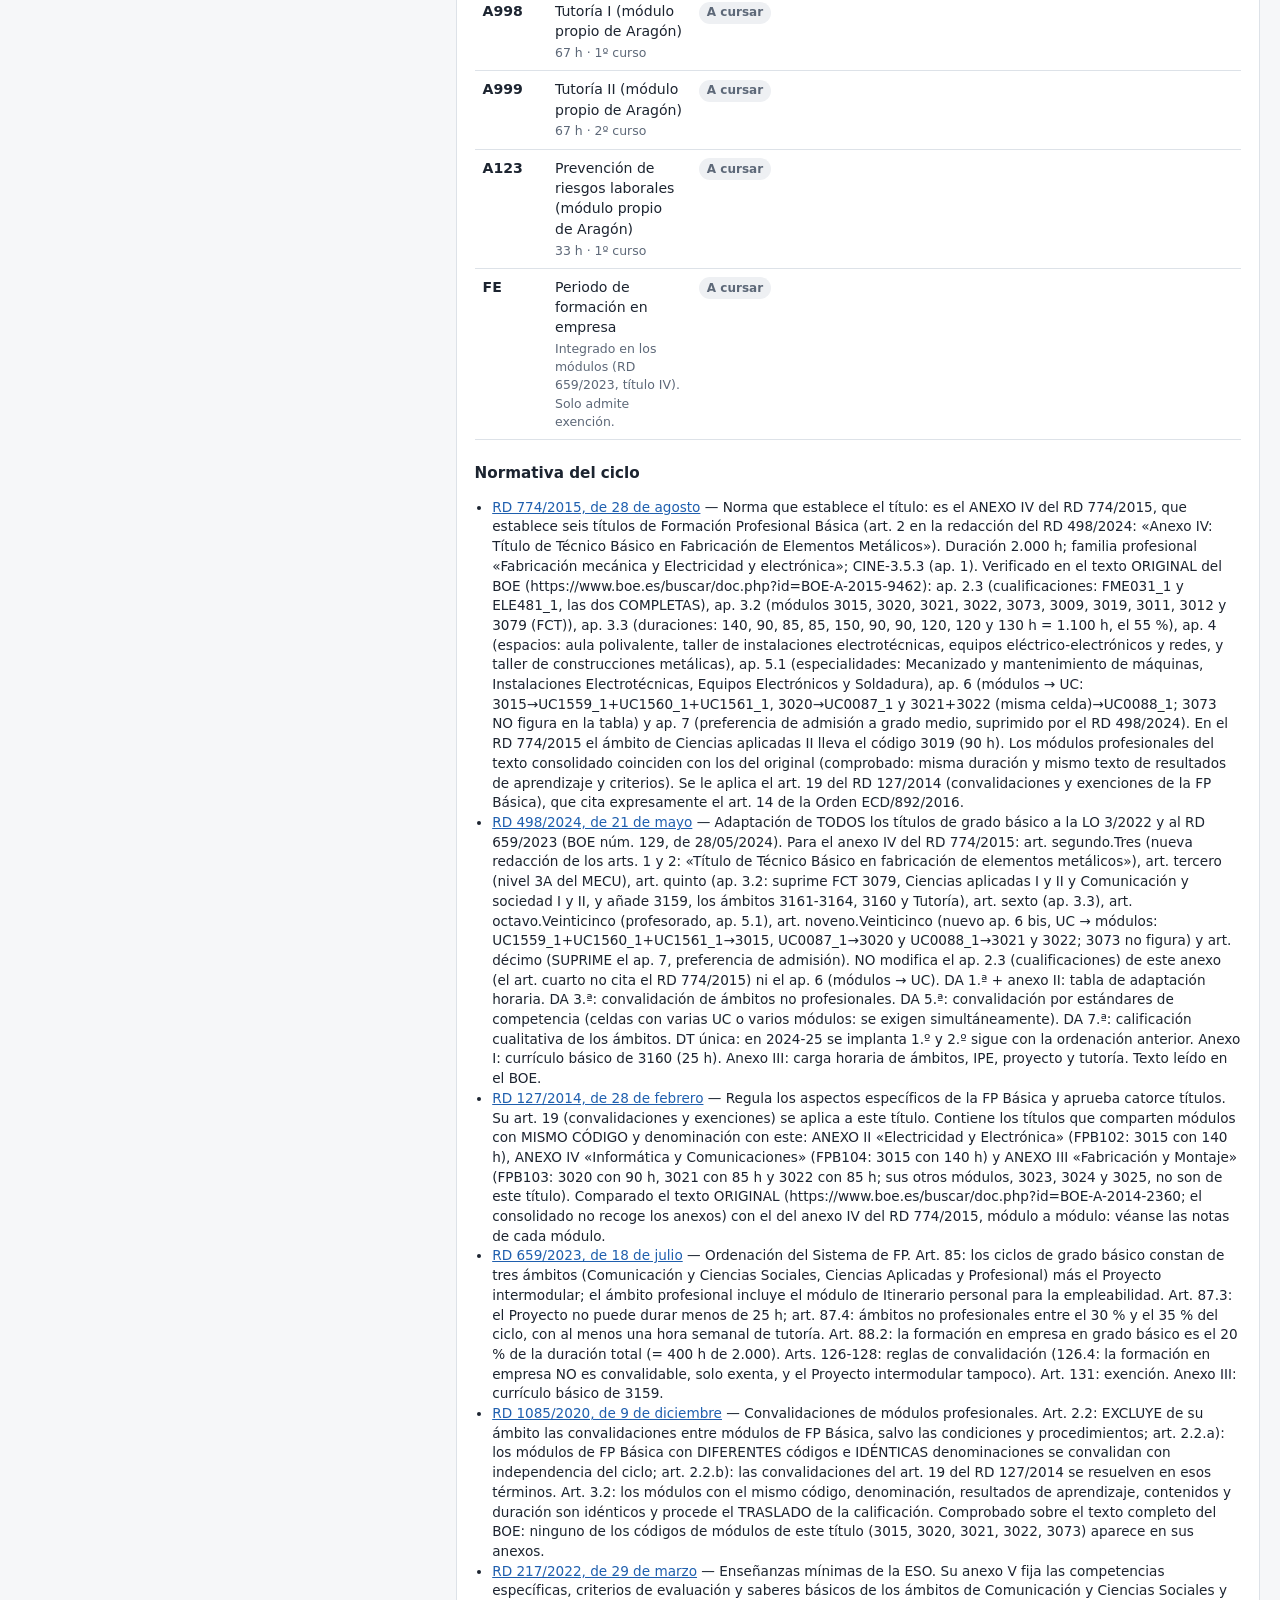
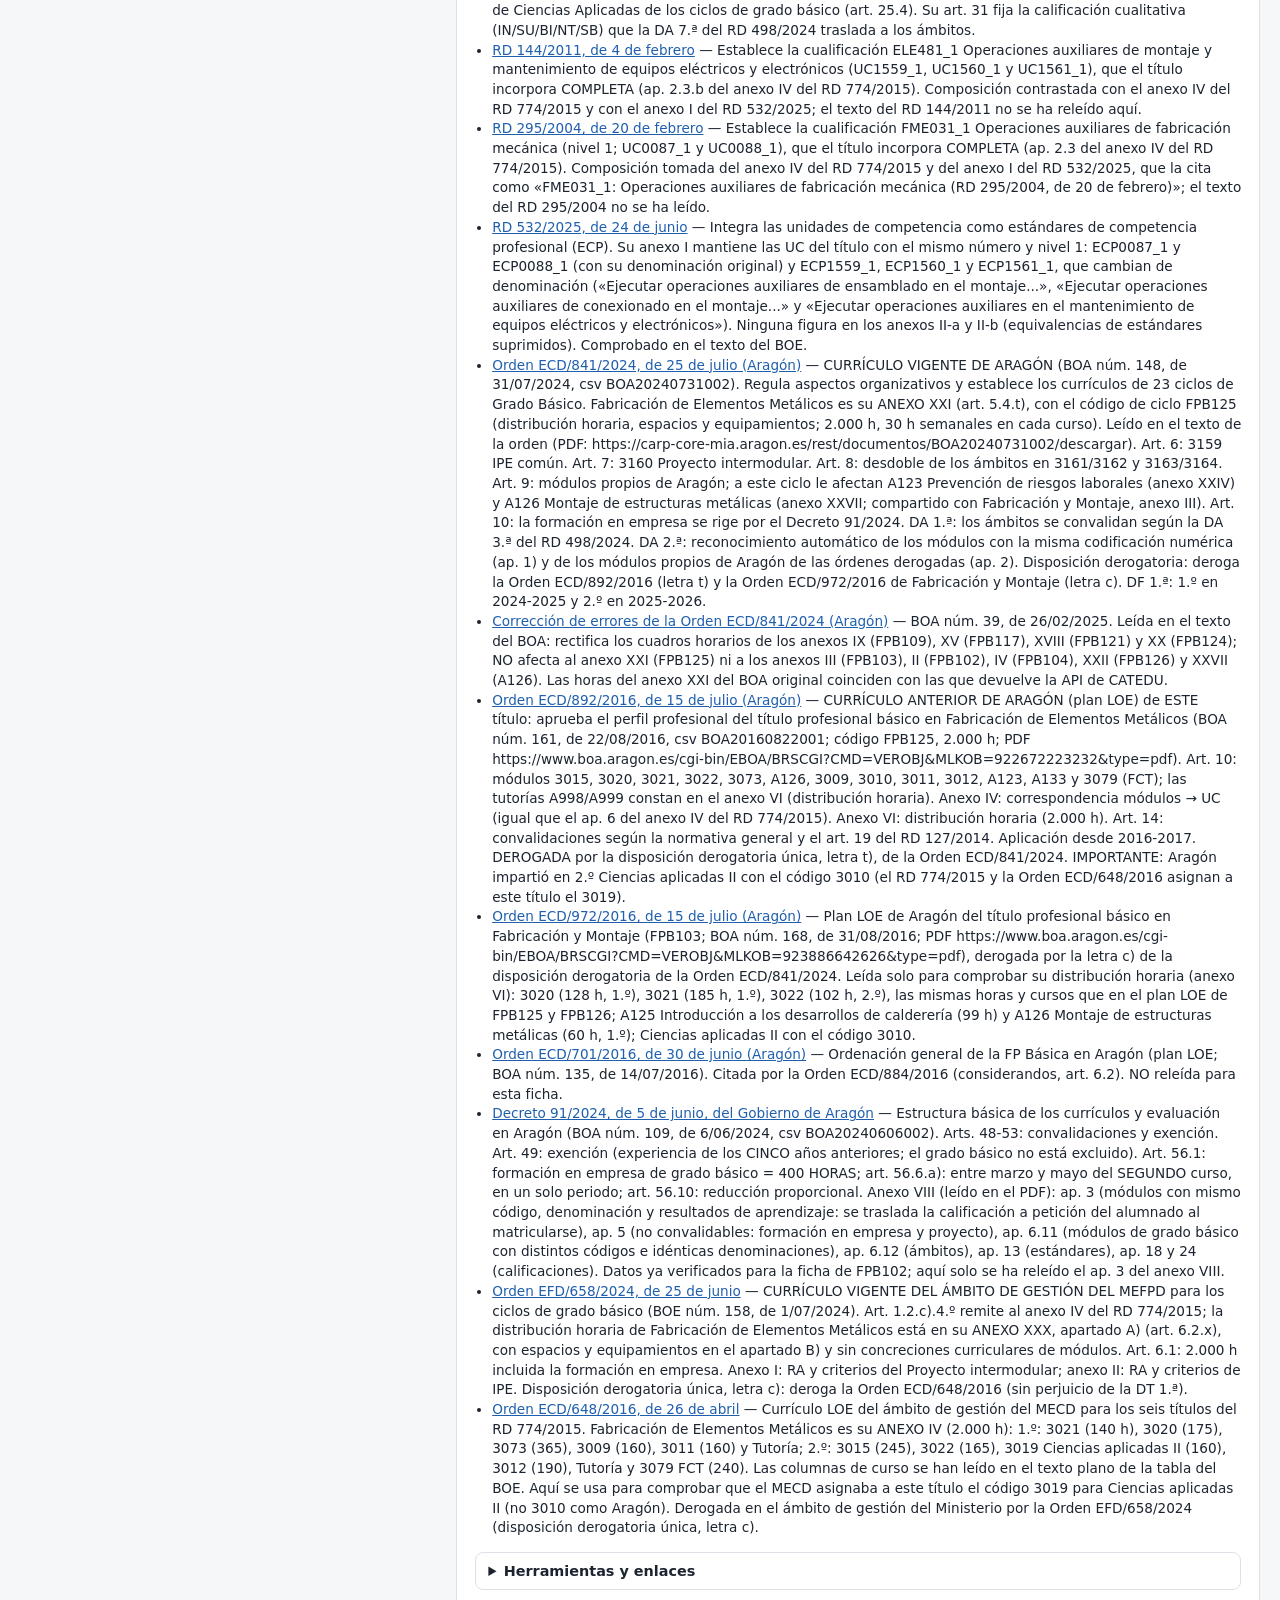
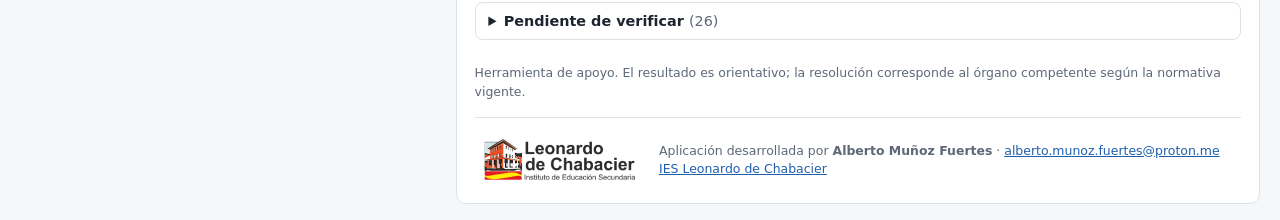
==== commit 1ef381d0: "Eliminar 7 archivos alias de data/ciclos/ y actualizar index.html Se eliminan los siguientes archivo" ====
--- a/index.html
+++ b/index.html
@@ -125,13 +125,6 @@
 
   <script src="data/normativa.js"></script>
   <script src="data/certificados.js"></script>
-  <script src="data/ciclos/apsd.js"></script>
-  <script src="data/ciclos/termalismo.js"></script>
-  <script src="data/ciclos/tcae.js"></script>
-  <script src="data/ciclos/smr.js"></script>
-  <script src="data/ciclos/estetica.js"></script>
-  <script src="data/ciclos/peluqueria.js"></script>
-  <script src="data/ciclos/fpb_peluqueria_estetica.js"></script>
   <script src="data/ciclos/fpb125.js"></script>
   <script src="data/ciclos/fpb126.js"></script>
   <script src="data/ciclos/fpb127.js"></script>
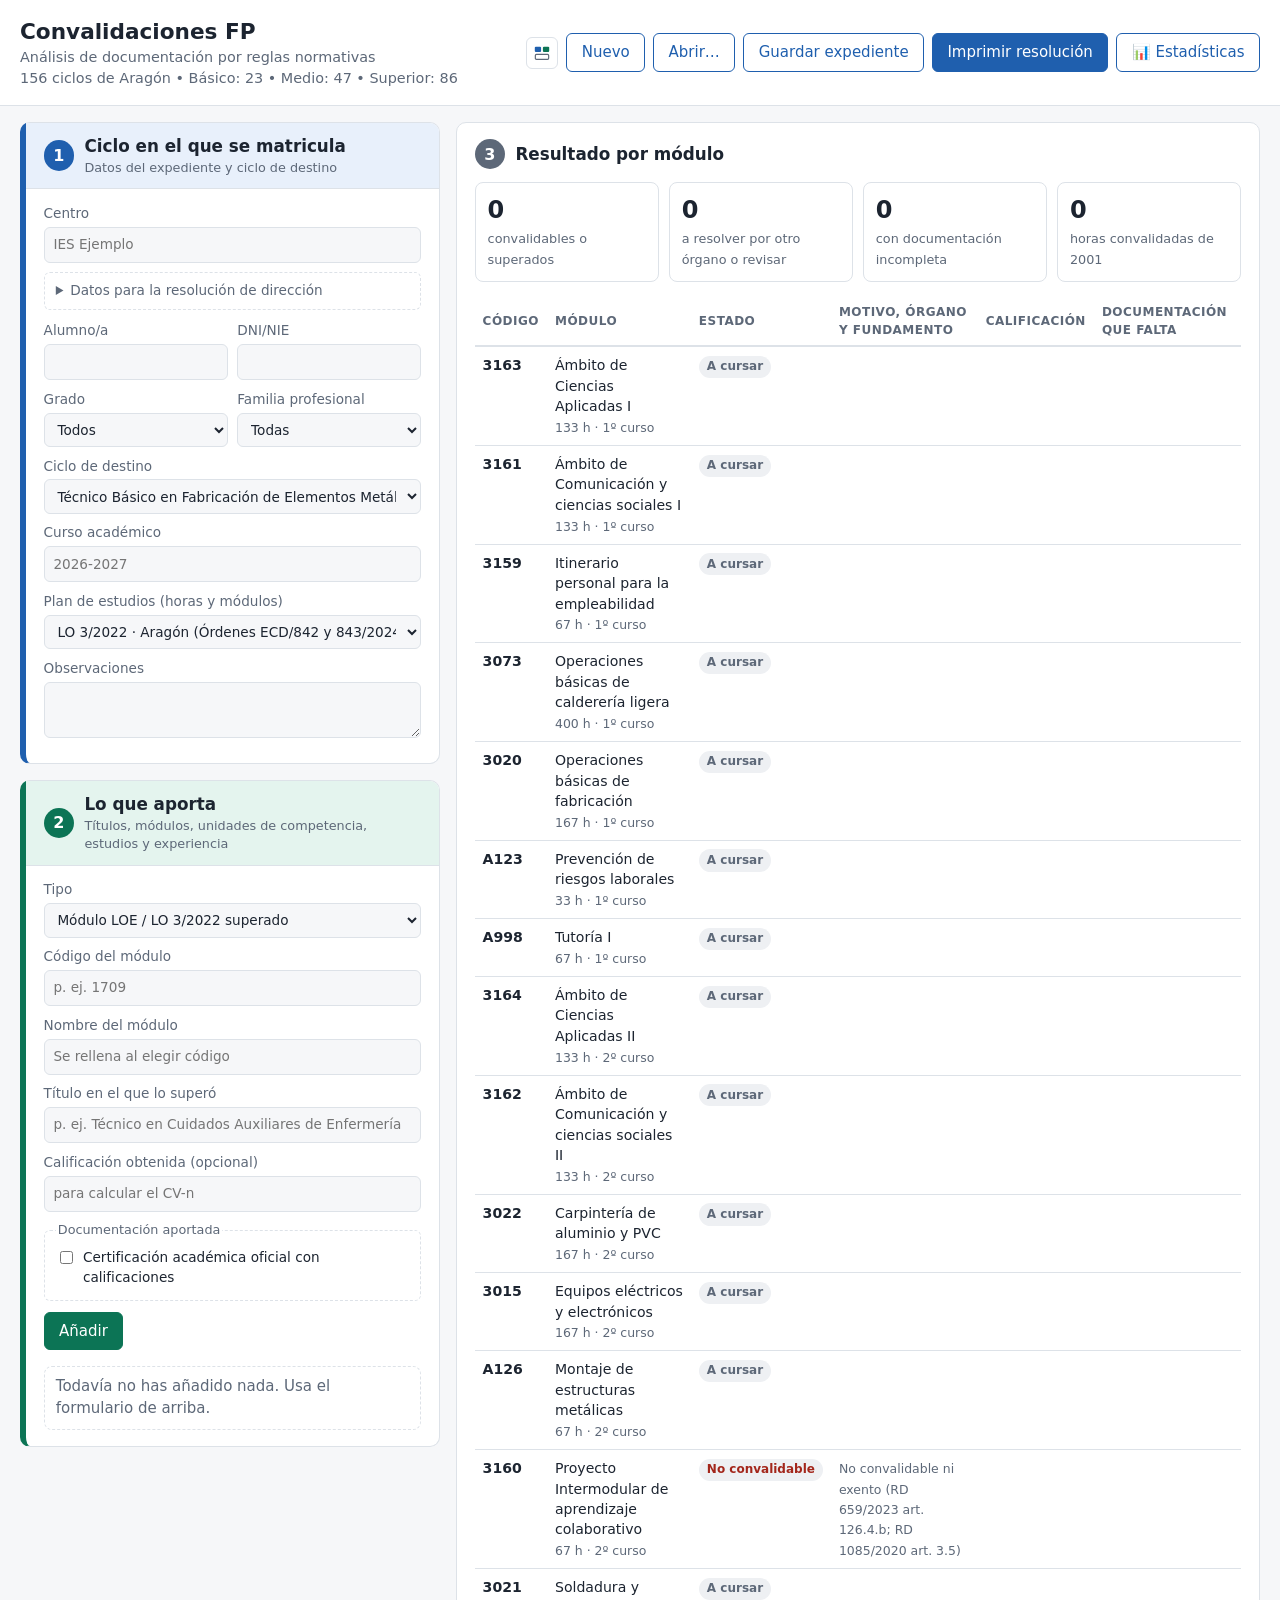
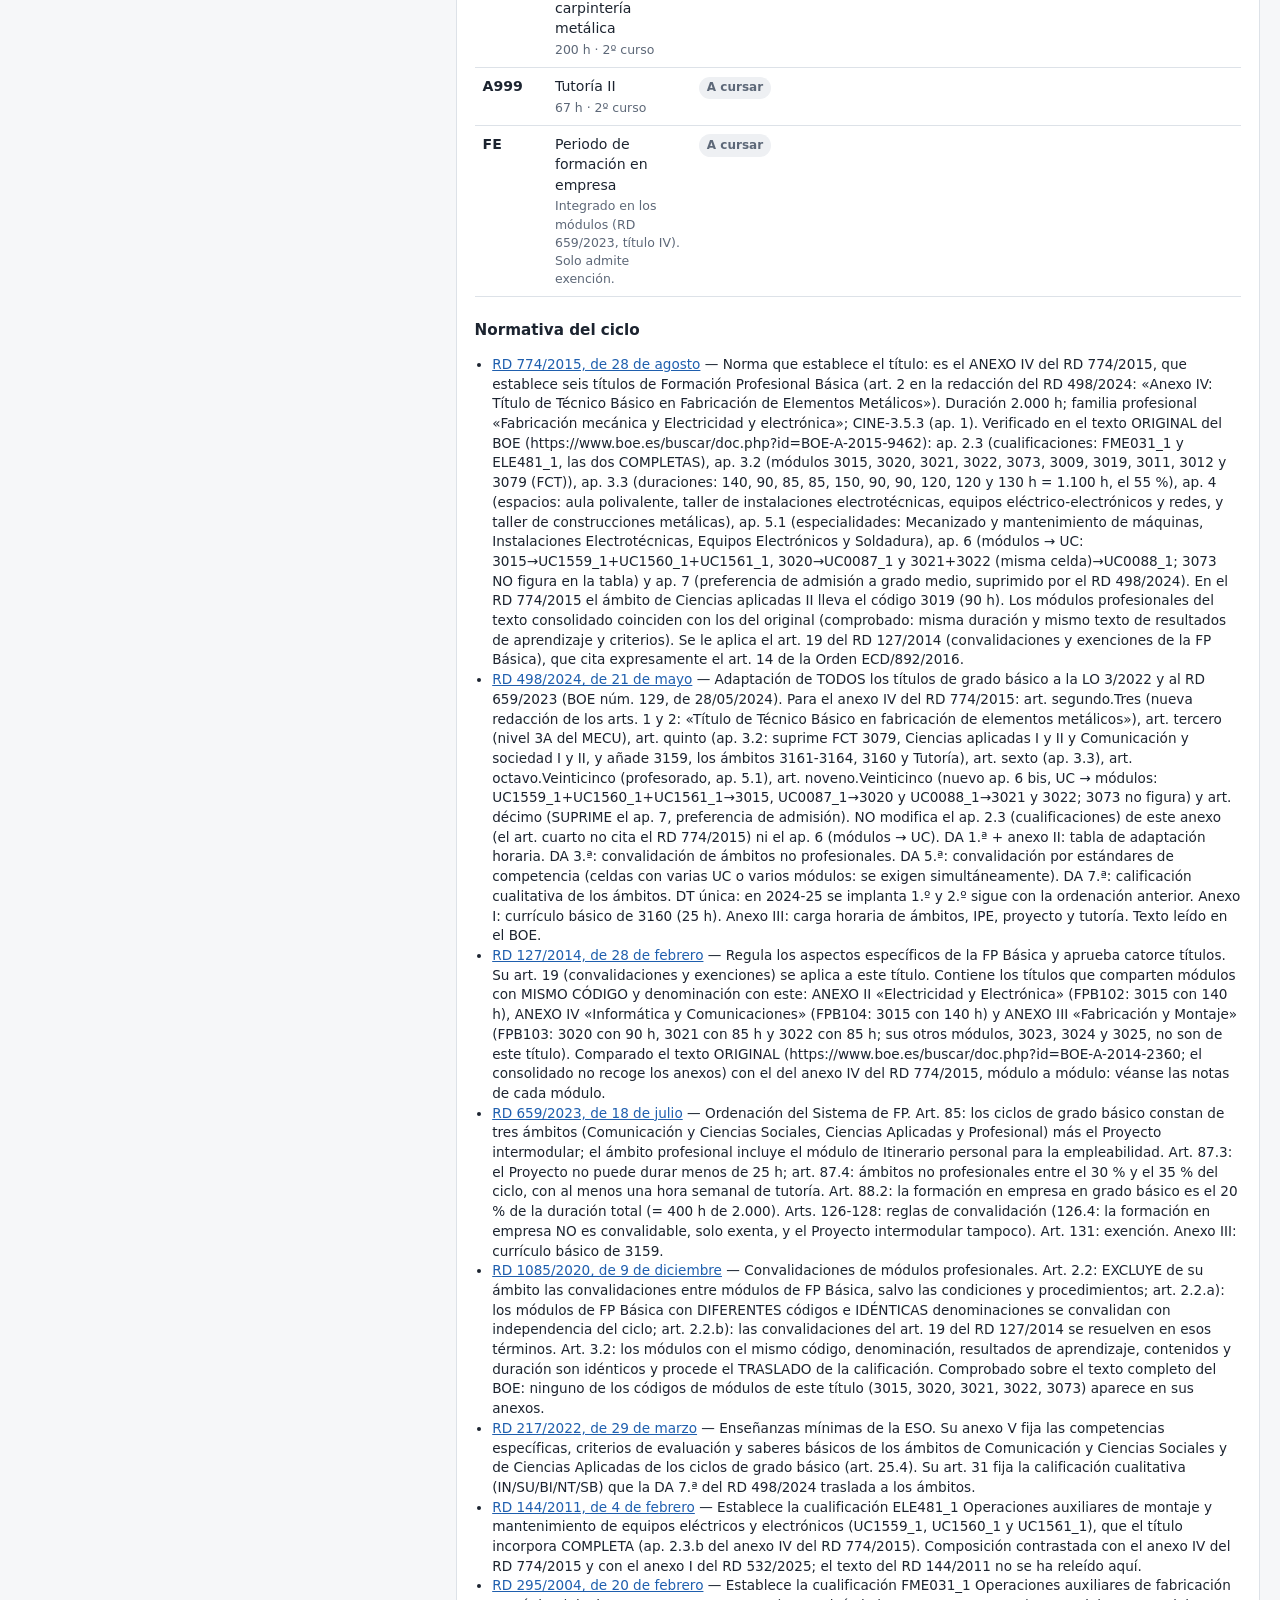
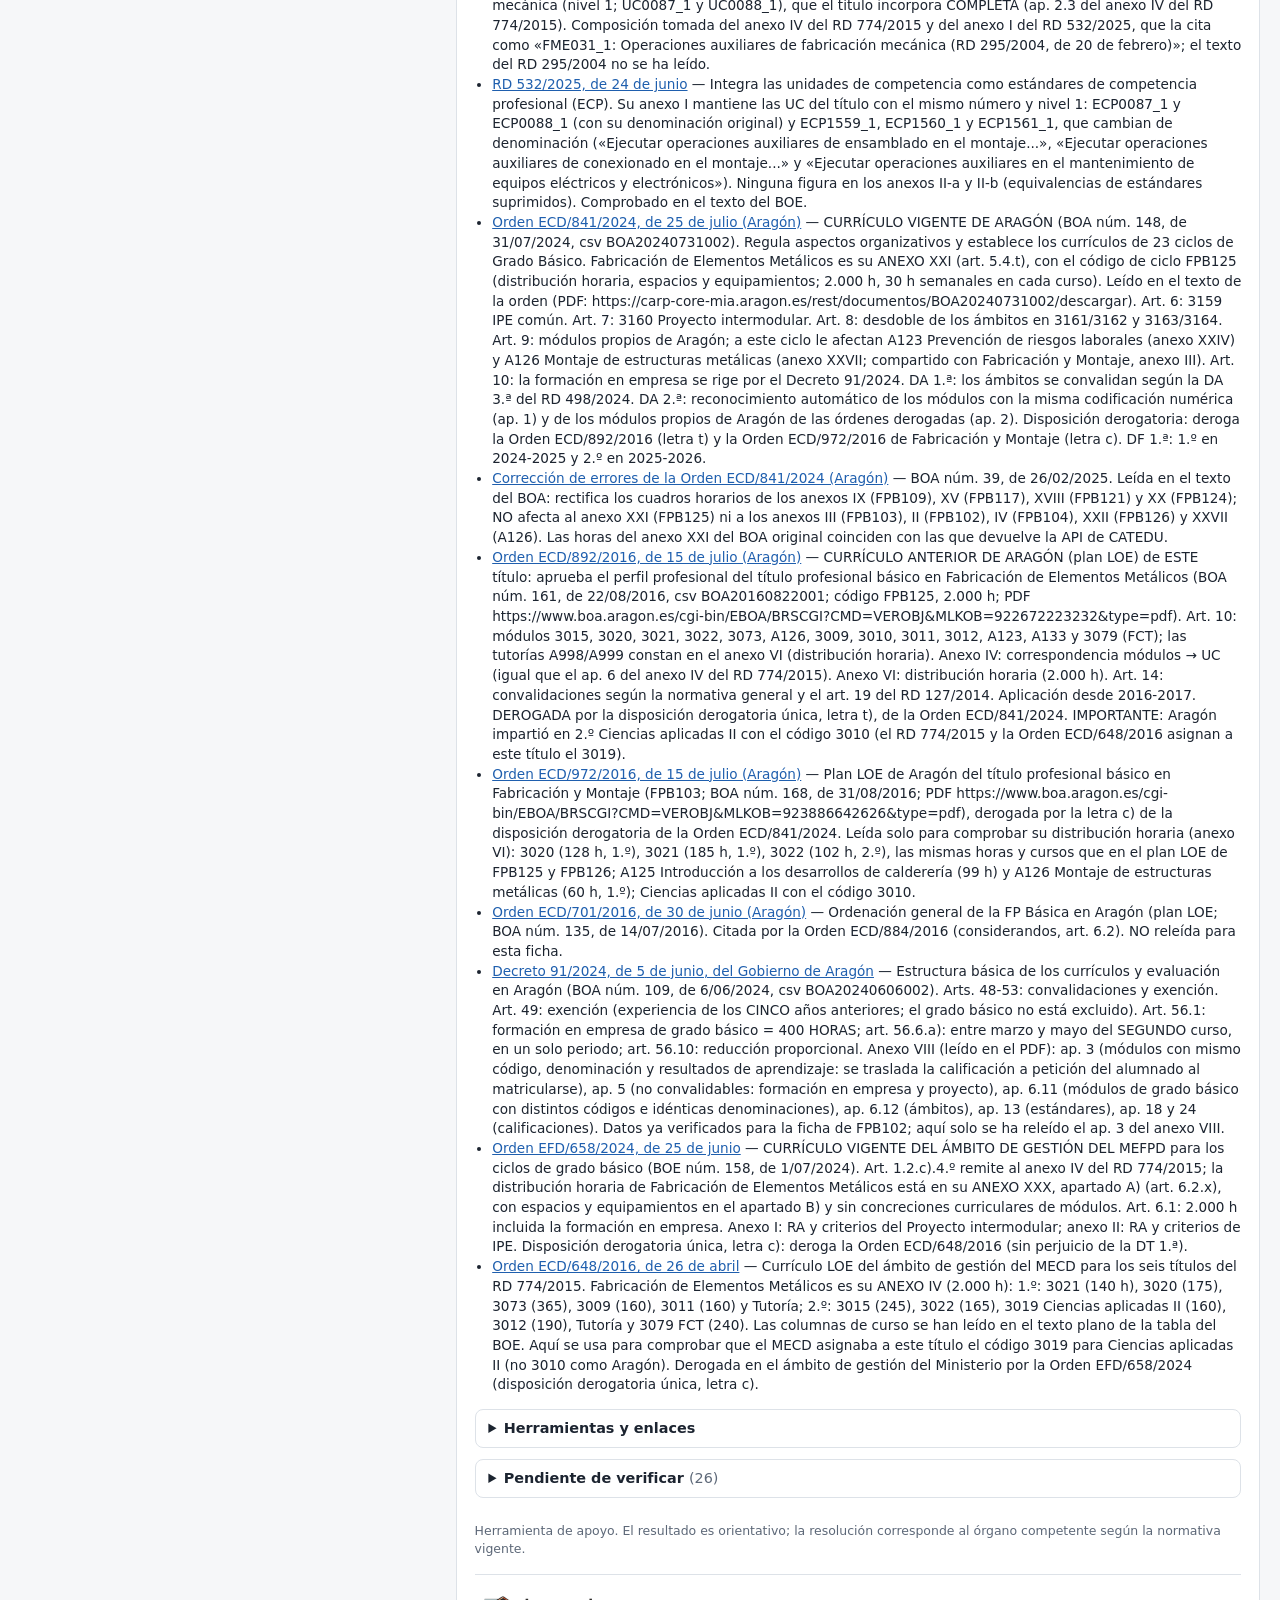
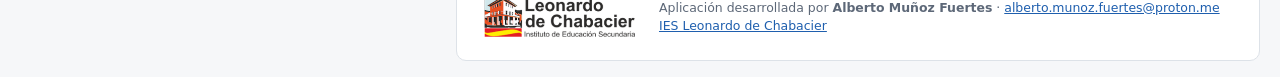
==== commit 487c98f1: "Quitar HOT202 y MSP304 del catálogo: no ofertados en Aragón sin módulos - HOT202 (Recepción y Alojam" ====
--- a/index.html
+++ b/index.html
@@ -4,6 +4,7 @@
   <meta charset="utf-8">
   <meta name="viewport" content="width=device-width, initial-scale=1">
   <title>Convalidaciones FP</title>
+  <link rel="icon" href="data:image/svg+xml,%3Csvg xmlns='http://www.w3.org/2000/svg' viewBox='0 0 64 64'%3E%3Crect width='64' height='64' rx='12' fill='%232f5fb3'/%3E%3Ctext x='32' y='44' font-family='Arial,sans-serif' font-size='40' font-weight='700' text-anchor='middle' fill='white'%3EC%3C/text%3E%3C/svg%3E">
   <link rel="stylesheet" href="css/styles.css">
 </head>
 <body>
@@ -254,9 +255,7 @@
   <script src="data/ciclos/fpb112.js"></script>
   <script src="data/ciclos/san201.js"></script>
   <script src="data/ciclos/ssc201.js"></script>
-  <script src="data/ciclos/hot202.js"></script>
   <script src="data/ciclos/iex201.js"></script>
-  <script src="data/ciclos/msp304.js"></script>
   <script src="data/ciclos/tcp202.js"></script>
   <script src="data/ciclos/tcp301.js"></script>
   <script src="data/ciclos/cemele01.js"></script>
